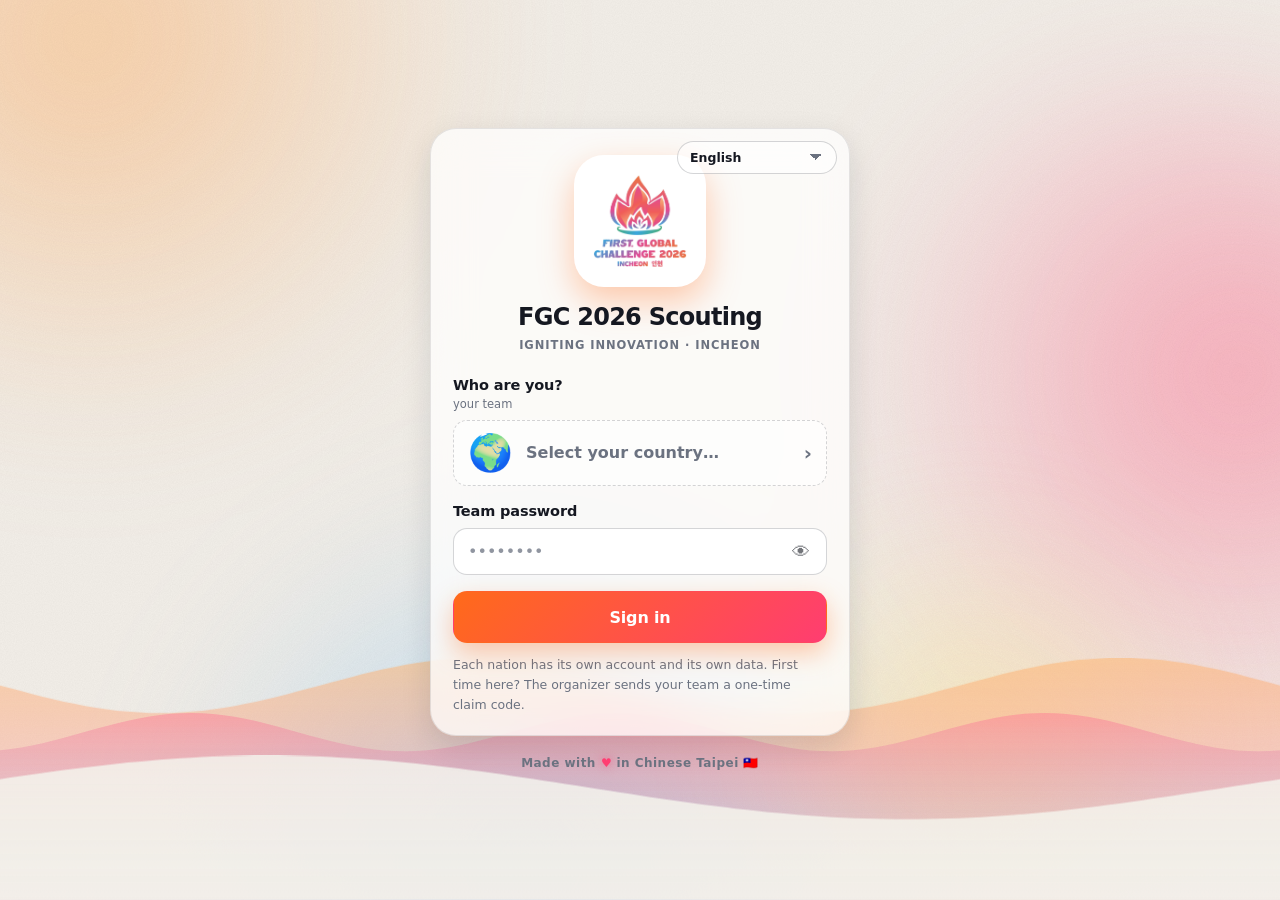
==== web/index.html @ 4dfb450c "Drop the orientation hint from the Map tab Telling people which way to hold their phone is not this " ====
<!doctype html>
<html lang="en">
<head>
<meta charset="utf-8">
<meta name="viewport" content="width=device-width, initial-scale=1, maximum-scale=1, user-scalable=no, viewport-fit=cover">
<meta name="apple-mobile-web-app-capable" content="yes">
<meta name="apple-mobile-web-app-status-bar-style" content="black-translucent">
<meta name="apple-mobile-web-app-title" content="FGC Scout">
<meta name="theme-color" content="#0b0d12">
<title>FGC 2026 Scouting</title>
<link rel="icon" type="image/png" sizes="64x64" href="fgc2026-64.png">
<link rel="icon" type="image/png" sizes="192x192" href="fgc2026-192.png">
<link rel="apple-touch-icon" href="fgc2026-180.png">
<link rel="manifest" href="manifest.webmanifest">
<link rel="stylesheet" href="app.css?v=30">
</head>
<body>
<div id="bg" aria-hidden="true"><i class="b1"></i><i class="b2"></i><i class="b3"></i><i class="b4"></i><div class="noise"></div>
  <svg class="sky" viewBox="0 0 2880 320" preserveAspectRatio="none" aria-hidden="true">
      <defs>
        <linearGradient id="skyA" x1="0" y1="0" x2="0" y2="1"><stop offset="0" stop-color="var(--a1)" stop-opacity=".55"/><stop offset="1" stop-color="var(--a2)" stop-opacity=".12"/></linearGradient>
        <linearGradient id="skyB" x1="0" y1="0" x2="0" y2="1"><stop offset="0" stop-color="var(--a2)" stop-opacity=".45"/><stop offset="1" stop-color="var(--a3)" stop-opacity=".08"/></linearGradient>
        <linearGradient id="skyC" x1="0" y1="0" x2="0" y2="1"><stop offset="0" stop-color="var(--bg)" stop-opacity=".92"/><stop offset="1" stop-color="var(--bg)" stop-opacity="1"/></linearGradient>
      </defs>
      <g class="w w1" style="--ws:34s"><path style="--wb:9s" fill="url(#skyA)" d="M0 118.0 L12 120.7 L24 123.4 L36 126.0 L48 128.6 L60 131.0 L72 133.3 L84 135.4 L96 137.3 L108 139.0 L120 140.5 L132 141.8 L144 142.7 L156 143.4 L168 143.9 L180 144.0 L192 143.9 L204 143.4 L216 142.7 L228 141.8 L240 140.5 L252 139.0 L264 137.3 L276 135.4 L288 133.3 L300 131.0 L312 128.6 L324 126.0 L336 123.4 L348 120.7 L360 118.0 L372 115.3 L384 112.6 L396 110.0 L408 107.4 L420 105.0 L432 102.7 L444 100.6 L456 98.7 L468 97.0 L480 95.5 L492 94.2 L504 93.3 L516 92.6 L528 92.1 L540 92.0 L552 92.1 L564 92.6 L576 93.3 L588 94.2 L600 95.5 L612 97.0 L624 98.7 L636 100.6 L648 102.7 L660 105.0 L672 107.4 L684 110.0 L696 112.6 L708 115.3 L720 118.0 L732 120.7 L744 123.4 L756 126.0 L768 128.6 L780 131.0 L792 133.3 L804 135.4 L816 137.3 L828 139.0 L840 140.5 L852 141.8 L864 142.7 L876 143.4 L888 143.9 L900 144.0 L912 143.9 L924 143.4 L936 142.7 L948 141.8 L960 140.5 L972 139.0 L984 137.3 L996 135.4 L1008 133.3 L1020 131.0 L1032 128.6 L1044 126.0 L1056 123.4 L1068 120.7 L1080 118.0 L1092 115.3 L1104 112.6 L1116 110.0 L1128 107.4 L1140 105.0 L1152 102.7 L1164 100.6 L1176 98.7 L1188 97.0 L1200 95.5 L1212 94.2 L1224 93.3 L1236 92.6 L1248 92.1 L1260 92.0 L1272 92.1 L1284 92.6 L1296 93.3 L1308 94.2 L1320 95.5 L1332 97.0 L1344 98.7 L1356 100.6 L1368 102.7 L1380 105.0 L1392 107.4 L1404 110.0 L1416 112.6 L1428 115.3 L1440 118.0 L1452 120.7 L1464 123.4 L1476 126.0 L1488 128.6 L1500 131.0 L1512 133.3 L1524 135.4 L1536 137.3 L1548 139.0 L1560 140.5 L1572 141.8 L1584 142.7 L1596 143.4 L1608 143.9 L1620 144.0 L1632 143.9 L1644 143.4 L1656 142.7 L1668 141.8 L1680 140.5 L1692 139.0 L1704 137.3 L1716 135.4 L1728 133.3 L1740 131.0 L1752 128.6 L1764 126.0 L1776 123.4 L1788 120.7 L1800 118.0 L1812 115.3 L1824 112.6 L1836 110.0 L1848 107.4 L1860 105.0 L1872 102.7 L1884 100.6 L1896 98.7 L1908 97.0 L1920 95.5 L1932 94.2 L1944 93.3 L1956 92.6 L1968 92.1 L1980 92.0 L1992 92.1 L2004 92.6 L2016 93.3 L2028 94.2 L2040 95.5 L2052 97.0 L2064 98.7 L2076 100.6 L2088 102.7 L2100 105.0 L2112 107.4 L2124 110.0 L2136 112.6 L2148 115.3 L2160 118.0 L2172 120.7 L2184 123.4 L2196 126.0 L2208 128.6 L2220 131.0 L2232 133.3 L2244 135.4 L2256 137.3 L2268 139.0 L2280 140.5 L2292 141.8 L2304 142.7 L2316 143.4 L2328 143.9 L2340 144.0 L2352 143.9 L2364 143.4 L2376 142.7 L2388 141.8 L2400 140.5 L2412 139.0 L2424 137.3 L2436 135.4 L2448 133.3 L2460 131.0 L2472 128.6 L2484 126.0 L2496 123.4 L2508 120.7 L2520 118.0 L2532 115.3 L2544 112.6 L2556 110.0 L2568 107.4 L2580 105.0 L2592 102.7 L2604 100.6 L2616 98.7 L2628 97.0 L2640 95.5 L2652 94.2 L2664 93.3 L2676 92.6 L2688 92.1 L2700 92.0 L2712 92.1 L2724 92.6 L2736 93.3 L2748 94.2 L2760 95.5 L2772 97.0 L2784 98.7 L2796 100.6 L2808 102.7 L2820 105.0 L2832 107.4 L2844 110.0 L2856 112.6 L2868 115.3 L2880 118.0 L2880 320 L0 320 Z"/></g>
      <g class="w w2" style="--ws:23s"><path style="--wb:7s" fill="url(#skyB)" d="M0 179.0 L12 177.9 L24 176.4 L36 174.5 L48 172.4 L60 169.9 L72 167.3 L84 164.5 L96 161.7 L108 158.9 L120 156.2 L132 153.6 L144 151.2 L156 149.1 L168 147.3 L180 145.8 L192 144.8 L204 144.2 L216 144.0 L228 144.3 L240 145.0 L252 146.1 L264 147.6 L276 149.5 L288 151.6 L300 154.1 L312 156.7 L324 159.5 L336 162.3 L348 165.1 L360 167.8 L372 170.4 L384 172.8 L396 174.9 L408 176.7 L420 178.2 L432 179.2 L444 179.8 L456 180.0 L468 179.7 L480 179.0 L492 177.9 L504 176.4 L516 174.5 L528 172.4 L540 169.9 L552 167.3 L564 164.5 L576 161.7 L588 158.9 L600 156.2 L612 153.6 L624 151.2 L636 149.1 L648 147.3 L660 145.8 L672 144.8 L684 144.2 L696 144.0 L708 144.3 L720 145.0 L732 146.1 L744 147.6 L756 149.5 L768 151.6 L780 154.1 L792 156.7 L804 159.5 L816 162.3 L828 165.1 L840 167.8 L852 170.4 L864 172.8 L876 174.9 L888 176.7 L900 178.2 L912 179.2 L924 179.8 L936 180.0 L948 179.7 L960 179.0 L972 177.9 L984 176.4 L996 174.5 L1008 172.4 L1020 169.9 L1032 167.3 L1044 164.5 L1056 161.7 L1068 158.9 L1080 156.2 L1092 153.6 L1104 151.2 L1116 149.1 L1128 147.3 L1140 145.8 L1152 144.8 L1164 144.2 L1176 144.0 L1188 144.3 L1200 145.0 L1212 146.1 L1224 147.6 L1236 149.5 L1248 151.6 L1260 154.1 L1272 156.7 L1284 159.5 L1296 162.3 L1308 165.1 L1320 167.8 L1332 170.4 L1344 172.8 L1356 174.9 L1368 176.7 L1380 178.2 L1392 179.2 L1404 179.8 L1416 180.0 L1428 179.7 L1440 179.0 L1452 177.9 L1464 176.4 L1476 174.5 L1488 172.4 L1500 169.9 L1512 167.3 L1524 164.5 L1536 161.7 L1548 158.9 L1560 156.2 L1572 153.6 L1584 151.2 L1596 149.1 L1608 147.3 L1620 145.8 L1632 144.8 L1644 144.2 L1656 144.0 L1668 144.3 L1680 145.0 L1692 146.1 L1704 147.6 L1716 149.5 L1728 151.6 L1740 154.1 L1752 156.7 L1764 159.5 L1776 162.3 L1788 165.1 L1800 167.8 L1812 170.4 L1824 172.8 L1836 174.9 L1848 176.7 L1860 178.2 L1872 179.2 L1884 179.8 L1896 180.0 L1908 179.7 L1920 179.0 L1932 177.9 L1944 176.4 L1956 174.5 L1968 172.4 L1980 169.9 L1992 167.3 L2004 164.5 L2016 161.7 L2028 158.9 L2040 156.2 L2052 153.6 L2064 151.2 L2076 149.1 L2088 147.3 L2100 145.8 L2112 144.8 L2124 144.2 L2136 144.0 L2148 144.3 L2160 145.0 L2172 146.1 L2184 147.6 L2196 149.5 L2208 151.6 L2220 154.1 L2232 156.7 L2244 159.5 L2256 162.3 L2268 165.1 L2280 167.8 L2292 170.4 L2304 172.8 L2316 174.9 L2328 176.7 L2340 178.2 L2352 179.2 L2364 179.8 L2376 180.0 L2388 179.7 L2400 179.0 L2412 177.9 L2424 176.4 L2436 174.5 L2448 172.4 L2460 169.9 L2472 167.3 L2484 164.5 L2496 161.7 L2508 158.9 L2520 156.2 L2532 153.6 L2544 151.2 L2556 149.1 L2568 147.3 L2580 145.8 L2592 144.8 L2604 144.2 L2616 144.0 L2628 144.3 L2640 145.0 L2652 146.1 L2664 147.6 L2676 149.5 L2688 151.6 L2700 154.1 L2712 156.7 L2724 159.5 L2736 162.3 L2748 165.1 L2760 167.8 L2772 170.4 L2784 172.8 L2796 174.9 L2808 176.7 L2820 178.2 L2832 179.2 L2844 179.8 L2856 180.0 L2868 179.7 L2880 179.0 L2880 320 L0 320 Z"/></g>
      <g class="w w3" style="--ws:46s"><path style="--wb:11s" fill="url(#skyC)" d="M0 206.3 L12 204.8 L24 203.3 L36 201.9 L48 200.5 L60 199.1 L72 197.7 L84 196.4 L96 195.2 L108 194.0 L120 192.9 L132 191.8 L144 190.7 L156 189.8 L168 188.9 L180 188.1 L192 187.3 L204 186.6 L216 186.0 L228 185.5 L240 185.0 L252 184.7 L264 184.4 L276 184.2 L288 184.0 L300 184.0 L312 184.0 L324 184.2 L336 184.4 L348 184.6 L360 185.0 L372 185.4 L384 186.0 L396 186.6 L408 187.2 L420 188.0 L432 188.8 L444 189.7 L456 190.6 L468 191.6 L480 192.7 L492 193.9 L504 195.0 L516 196.3 L528 197.6 L540 198.9 L552 200.3 L564 201.7 L576 203.2 L588 204.6 L600 206.1 L612 207.7 L624 209.2 L636 210.8 L648 212.3 L660 213.9 L672 215.5 L684 217.0 L696 218.6 L708 220.1 L720 221.7 L732 223.2 L744 224.7 L756 226.1 L768 227.5 L780 228.9 L792 230.3 L804 231.6 L816 232.8 L828 234.0 L840 235.1 L852 236.2 L864 237.3 L876 238.2 L888 239.1 L900 239.9 L912 240.7 L924 241.4 L936 242.0 L948 242.5 L960 243.0 L972 243.3 L984 243.6 L996 243.8 L1008 244.0 L1020 244.0 L1032 244.0 L1044 243.8 L1056 243.6 L1068 243.4 L1080 243.0 L1092 242.6 L1104 242.0 L1116 241.4 L1128 240.8 L1140 240.0 L1152 239.2 L1164 238.3 L1176 237.4 L1188 236.4 L1200 235.3 L1212 234.1 L1224 233.0 L1236 231.7 L1248 230.4 L1260 229.1 L1272 227.7 L1284 226.3 L1296 224.8 L1308 223.4 L1320 221.9 L1332 220.3 L1344 218.8 L1356 217.2 L1368 215.7 L1380 214.1 L1392 212.5 L1404 211.0 L1416 209.4 L1428 207.9 L1440 206.3 L1452 204.8 L1464 203.3 L1476 201.9 L1488 200.5 L1500 199.1 L1512 197.7 L1524 196.4 L1536 195.2 L1548 194.0 L1560 192.9 L1572 191.8 L1584 190.7 L1596 189.8 L1608 188.9 L1620 188.1 L1632 187.3 L1644 186.6 L1656 186.0 L1668 185.5 L1680 185.0 L1692 184.7 L1704 184.4 L1716 184.2 L1728 184.0 L1740 184.0 L1752 184.0 L1764 184.2 L1776 184.4 L1788 184.6 L1800 185.0 L1812 185.4 L1824 186.0 L1836 186.6 L1848 187.2 L1860 188.0 L1872 188.8 L1884 189.7 L1896 190.6 L1908 191.6 L1920 192.7 L1932 193.9 L1944 195.0 L1956 196.3 L1968 197.6 L1980 198.9 L1992 200.3 L2004 201.7 L2016 203.2 L2028 204.6 L2040 206.1 L2052 207.7 L2064 209.2 L2076 210.8 L2088 212.3 L2100 213.9 L2112 215.5 L2124 217.0 L2136 218.6 L2148 220.1 L2160 221.7 L2172 223.2 L2184 224.7 L2196 226.1 L2208 227.5 L2220 228.9 L2232 230.3 L2244 231.6 L2256 232.8 L2268 234.0 L2280 235.1 L2292 236.2 L2304 237.3 L2316 238.2 L2328 239.1 L2340 239.9 L2352 240.7 L2364 241.4 L2376 242.0 L2388 242.5 L2400 243.0 L2412 243.3 L2424 243.6 L2436 243.8 L2448 244.0 L2460 244.0 L2472 244.0 L2484 243.8 L2496 243.6 L2508 243.4 L2520 243.0 L2532 242.6 L2544 242.0 L2556 241.4 L2568 240.8 L2580 240.0 L2592 239.2 L2604 238.3 L2616 237.4 L2628 236.4 L2640 235.3 L2652 234.1 L2664 233.0 L2676 231.7 L2688 230.4 L2700 229.1 L2712 227.7 L2724 226.3 L2736 224.8 L2748 223.4 L2760 221.9 L2772 220.3 L2784 218.8 L2796 217.2 L2808 215.7 L2820 214.1 L2832 212.5 L2844 211.0 L2856 209.4 L2868 207.9 L2880 206.3 L2880 320 L0 320 Z"/></g>
    </svg>
</div>

<!-- ───────── SIGN IN ───────── -->
<div id="auth">
  <div class="auth-card">
    <select class="langsel top" aria-label="Language"></select>
    <div class="auth-logo"><img src="fgc2026-512.png" alt="FIRST Global Challenge 2026 · Incheon"></div>
    <h1>FGC 2026 Scouting</h1>
    <div class="ev">IGNITING INNOVATION · INCHEON</div>

    <div id="authLogin" class="auth-view">
      <div class="f"><label><span data-i18n="auth.who">Who are you?</span> <span class="zh" data-hint="auth.who"></span></label>
        <button class="cbtn" id="aTeam" data-v=""><span class="fl">🌍</span><span class="ph" data-i18n="auth.selectCountry">Select your country…</span><span class="arr">›</span></button></div>
      <div class="f"><label><span data-i18n="auth.pw">Team password</span></label>
        <div class="pw"><input type="password" id="aPw" placeholder="••••••••" autocomplete="current-password"><button type="button" class="eye" id="aEye" aria-label="show">👁</button></div></div>
      <button class="btn pri wide" id="aGo" data-i18n="auth.signin">Sign in</button>
      <p class="note" data-i18n="auth.defaultNote">Each nation has its own account and its own data. First time here? The organizer gives your team a claim code.</p>
      <p class="err" id="aErr" hidden></p>
    </div>

    <div id="authClaim" class="auth-view" hidden>
      <div class="who" id="aWhoC"></div>
      <div class="warn" style="margin:4px 0 14px">
        <b data-i18n="auth.claimT">This nation has not been claimed yet</b>
        <span data-i18n="auth.claimH">Ask the organizer for your team’s claim code. It is sent to your team only, and works once.</span>
      </div>
      <div class="f"><label><span data-i18n="auth.claimCode">Claim code</span></label>
        <input type="text" id="aCode" placeholder="ABCD-2345" autocomplete="one-time-code" autocapitalize="characters" spellcheck="false"></div>
      <div class="f"><label><span data-i18n="auth.setTitle">Set your team password</span> <span class="zh" data-hint="auth.setTitle"></span></label>
        <input type="password" id="aCNew" data-i18n-ph="auth.newPw" placeholder="new password" autocomplete="new-password"></div>
      <div class="f"><input type="password" id="aCNew2" data-i18n-ph="auth.repeat" placeholder="repeat it" autocomplete="new-password"></div>
      <div class="warn nudge" style="margin:2px 0 12px">
        <span data-i18n="auth.sharedWarn">Everyone on your team signs in with this one password, on every phone and tablet you use. Agree on it together and write it down before you continue.</span>
      </div>
      <button class="btn pri wide" id="aClaimGo" data-i18n="auth.claimGo">Claim and start</button>
      <p class="err" id="aErrC" hidden></p>
      <div class="row" style="margin-top:8px"><button class="btn" id="aCBack" data-i18n="auth.back">Back</button></div>
    </div>

    <div id="authSet" class="auth-view" hidden>
      <div class="who" id="aWho"></div>
      <div class="f"><label><span data-i18n="auth.setTitle">Set your team password</span> <span class="zh" data-hint="auth.setTitle"></span></label>
        <input type="password" id="aNew" data-i18n-ph="auth.newPw" placeholder="new password" autocomplete="new-password"></div>
      <div class="f"><input type="password" id="aNew2" data-i18n-ph="auth.repeat" placeholder="repeat it" autocomplete="new-password"></div>
      <div class="warn nudge" style="margin:2px 0 12px">
        <span data-i18n="auth.sharedWarn">Everyone on your team signs in with this one password, on every phone and tablet you use. Agree on it together and write it down before you continue.</span>
      </div>
      <button class="btn pri wide" id="aSet" data-i18n="auth.saveStart">Save &amp; start scouting</button>
      <p class="note" data-i18n="auth.shareNote">Share it only with your own team. Forgot it? Ask the organizer to reset it.</p>
      <p class="err" id="aErr2" hidden></p>
      <div class="row" style="margin-top:8px"><button class="btn" id="aBack" data-i18n="auth.back">Back</button></div>
    </div>

    <div id="authOffline" class="auth-view" hidden>
      <p class="note" data-i18n="auth.offlineNote">Opened as a local file — no server, data stays on this device only.</p>
      <div class="f"><button class="cbtn" id="aTeamOff" data-v=""><span class="fl">🌍</span><span class="ph" data-i18n="auth.selectCountry">Select your country…</span><span class="arr">›</span></button></div>
      <button class="btn pri wide" id="aGoOff" data-i18n="auth.startOffline">Start offline</button>
    </div>
  </div>
  <footer class="made"><span data-i18n="f.made">Made with ♥ in Chinese Taipei</span> 🇹🇼</footer>
</div>

<header>
  <div class="logo"><img src="fgc2026-192.png" alt=""></div>
  <div class="brand"><h1>FGC 2026 Scouting</h1><div class="ev">IGNITING INNOVATION · INCHEON</div></div>
  <button class="lang" id="langBtn" aria-label="Language">🌐</button>
  <button class="team" id="teamBtn"><span class="fl">🌍</span><span class="nm">—</span></button>
  <span class="sync" id="syncBadge">—</span>
</header>
<div id="toast" aria-live="polite"></div>
<main id="main" class="fab-on" hidden>

<!-- ───────── MATCH ───────── -->
<section id="tab-match">
  <div class="intro"><span class="ii">🎯</span><div><b data-i18n="ab.match.t">…</b><p data-i18n="ab.match">…</p><span class="zh" data-hint="ab.match"></span></div></div>
  <div class="card" id="mHead">
    <div class="whoami" id="mWho"></div>
    <div class="row" style="margin-top:12px">
      <div class="f" style="margin:0"><label><span data-i18n="m.match">Match</span> <span class="zh" data-hint="m.match"></span></label>
        <div class="step" data-k="mMatch"><button data-d="-1">−</button><input type="number" id="mMatch" inputmode="numeric" value="1"><button data-d="1">+</button></div></div>
      <div class="f" style="margin:0"><label><span data-i18n="m.ourAlliance">Our alliance</span> <span class="zh" data-hint="m.ourAlliance"></span></label>
        <div class="seg n2" id="mAl"><button data-v="R" data-c="R">🔴 <span data-i18n="m.red">RED</span></button><button data-v="B" data-c="B">🔵 <span data-i18n="m.blue">BLUE</span></button></div></div>
    </div>
    <div class="f" style="margin:14px 0 0"><label><span data-i18n="m.phase">Phase</span> <span class="zh" data-hint="m.phase"></span></label>
      <div class="seg n3" id="mPhase">
        <button data-v="prac" data-c="gray" data-i18n="m.practice">Practice</button>
        <button data-v="qual" data-i18n="m.quals">Quals</button>
        <button data-v="play" data-c="z3" data-i18n="m.playoffs">Playoffs</button>
      </div></div>
    <div class="bar" id="mPlanBar" hidden style="margin-top:12px"><button class="btn" id="mUsePlan"></button></div>
    <p class="note" style="margin:12px 0 0" data-i18n="m.twoSlotsNote">Each match you have two partner countries — fill in one card for each. Your own robot is not scouted here.</p>
  </div>

  <div id="slotA"></div>
  <div id="slotB"></div>

  <div class="card">
    <h2><span class="ic">📋</span><span data-i18n="m.recorded">Recorded</span> <span class="pill gray" id="mCount">0</span><span class="zh" data-hint="m.recorded"></span></h2>
    <div class="list" id="mList"></div>
  </div>
</section>
<div class="fab" id="mFab">
  <button class="btn pri" id="mSave">✓ <span data-i18n="m.saveBoth">Save · next match</span></button>
  <button class="btn" id="mClear" data-i18n="m.clearForm">Clear</button>
</div>

<!-- ───────── PIT ───────── -->
<section id="tab-pit" hidden>
  <div class="intro"><span class="ii">🔍</span><div><b data-i18n="ab.scout.t">…</b><p data-i18n="ab.scout">…</p><span class="zh" data-hint="ab.scout"></span></div></div>
  <div class="card" id="scHead">
    <h2><span class="ic">🔍</span><span data-i18n="sc.title">This match</span><span class="zh" data-hint="sc.title"></span></h2>
    <div class="f"><label><span data-i18n="m.phase">Phase</span> <span class="zh" data-hint="sc.phase"></span></label>
      <div class="seg n3" id="scPhase">
        <button data-v="prac" data-c="gray" data-i18n="m.practice">Practice</button>
        <button data-v="qual" data-i18n="m.quals">Quals</button>
        <button data-v="play" data-c="z3" data-i18n="m.playoffs">Playoffs</button>
      </div></div>
    <div class="f"><label><span data-i18n="m.match">Match</span> <span class="zh" data-hint="m.match"></span></label>
      <div class="step" data-k="scMatch" style="max-width:240px"><button data-d="-1">−</button><input type="number" id="scMatch" inputmode="numeric" value="1"><button data-d="1">+</button></div></div>
    <div class="f"><label><span data-i18n="m.slotA">Teammate A</span></label>
      <button class="cbtn" id="scA" data-v=""><span class="fl">🌍</span><span class="ph">Select country…</span><span class="arr">›</span></button></div>
    <div class="f"><label><span data-i18n="m.slotB">Teammate B</span></label>
      <button class="cbtn" id="scB" data-v=""><span class="fl">🌍</span><span class="ph">Select country…</span><span class="arr">›</span></button></div>
    <div class="seg n2" id="scWho" hidden style="margin-top:4px"></div>
  </div>
  <div class="card">
    <div class="f" style="margin:0"><label><span data-i18n="sc.other">Or scout any other nation</span> <span class="zh" data-hint="sc.other"></span></label>
      <button class="cbtn" id="pCountry" data-v=""><span class="fl">🌍</span><span class="ph">Select country…</span><span class="arr">›</span></button></div>
  </div>
  <div class="card" id="scSched">
    <h2><span class="ic">📅</span><span data-i18n="sc.sched">My matches</span>
      <span class="pill" id="schedPhase"></span></h2>
    <p class="note" style="margin:-6px 0 10px" data-i18n="sc.schedH">One row per match. Tap a row to work on it, tap a partner to set who it is.</p>
    <div class="f" style="margin:0 0 10px"><label><span data-i18n="sc.howMany">How many matches</span></label>
      <div class="step" data-k="schedN" style="max-width:230px"><button data-d="-1">−</button><input type="number" id="schedN" inputmode="numeric" value="8"><button data-d="1">+</button></div></div>
    <p class="note" id="schedSrc" hidden style="margin:0 0 10px"></p>
    <div class="list" id="schedList"></div>
  </div>

  <div class="card" id="scMine">
    <h2><span class="ic">📋</span><span data-i18n="sc.mine">What you have recorded</span>
      <span class="pill" id="mineCount">0</span></h2>
    <p class="note" style="margin:-6px 0 12px" data-i18n="sc.mineH">Tap a row to open it again and change it. The ✕ deletes it.</p>
    <div class="list" id="mineList"></div>
  </div>

  <div id="pitBody" hidden>
    <div class="card scnow" id="scNow" hidden></div>
    <div class="card self" id="pSelf" hidden></div>
    <div class="card">
      <h2><span class="ic">🏀</span><span data-i18n="p.shooting">Shooting</span><span class="zh" data-hint="p.shooting"></span></h2>
      <div class="f"><label><span data-i18n="p.cap">Ball capacity</span> <span class="zh" data-hint="p.cap"></span></label>
        <div class="step" data-k="pCap" style="max-width:260px"><button data-d="-1">−</button><input type="number" id="pCap" inputmode="numeric" value="0"><button data-d="1">+</button></div></div>
      <div class="f"><label><span data-i18n="p.type">Shooter type</span> <span class="zh" data-hint="p.type"></span></label>
        <div class="seg" id="pType"><button data-v="s1"><span data-i18n="p.single">Single</span><small data-hint="p.single"></small></button><button data-v="s2"><span data-i18n="p.dual">Dual</span><small data-hint="p.dual"></small></button><button data-v="s3"><span data-i18n="p.triple">Triple</span><small data-hint="p.triple"></small></button><button data-v="wf"><span data-i18n="p.waterfall">Waterfall</span><small data-hint="p.waterfall"></small></button></div></div>
      <div class="f"><label><span data-i18n="p.empty">Time to empty a full load (sec)</span> <span class="zh" data-hint="p.empty"></span></label>
        <div class="step" data-k="pEmpty"><button class="big" data-d="-5">−5</button><button data-d="-1">−</button><input type="number" id="pEmpty" inputmode="numeric" value="0"><button data-d="1">+</button><button class="big" data-d="5">+5</button></div></div>
      <div class="f"><label><span data-i18n="p.canScore">Can score in the SUPPRESSION UNIT (165 cm)?</span> <span class="zh" data-hint="p.canScore"></span></label>
        <div class="seg n3" id="pSup"><button data-v="2" data-c="ok">✓ <span data-i18n="p.reliable">Reliable</span></button><button data-v="1" data-c="mid">△ <span data-i18n="p.sometimes">Sometimes</span></button><button data-v="0" data-c="bad">✗ <span data-i18n="p.cant">No</span></button></div></div>
      <div class="f"><label><span data-i18n="p.canPort">Can push balls into the FIRE SHIELD PORT?</span> <span class="zh" data-hint="p.canPort"></span></label>
        <div class="seg n3" id="pPort"><button data-v="2" data-c="ok">✓ <span data-i18n="p.reliable">Reliable</span></button><button data-v="1" data-c="mid">△ <span data-i18n="p.sometimes">Sometimes</span></button><button data-v="0" data-c="bad">✗ <span data-i18n="p.cant">No</span></button></div></div>
    </div>
    <div class="card">
      <h2><span class="ic">🧗</span><span data-i18n="m.climb">BRACE climb</span><span class="zh" data-hint="m.climb"></span></h2>
      <div class="f"><label><span data-i18n="p.highest">Highest zone reached</span> <span class="zh" data-hint="p.highest"></span></label>
        <div class="seg n5" id="pClimb"><button data-v="0" data-c="gray" data-i18n="m.none">None</button><button data-v="C" data-c="mid" data-i18n="m.contact">Contact</button><button data-v="1" data-c="z1"><span data-i18n="m.zone">Zone</span> 1</button><button data-v="2" data-c="z2"><span data-i18n="m.zone">Zone</span> 2</button><button data-v="3" data-c="z3"><span data-i18n="m.zone">Zone</span> 3</button></div></div>
      <div class="f"><label><span data-i18n="p.secs">Seconds to get there</span> <span class="zh" data-hint="p.secs"></span></label>
        <div class="step" data-k="pClimbSec"><button class="big" data-d="-5">−5</button><button data-d="-1">−</button><input type="number" id="pClimbSec" inputmode="numeric" value="0"><button data-d="1">+</button><button class="big" data-d="5">+5</button></div></div>
      <div class="row">
        <div class="f"><button class="tg" id="pCarry" aria-pressed="false"><span data-i18n="p.canCarry">Can carry a partner</span> <span class="zh" data-hint="p.canCarry"></span></button></div>
        <div class="f"><button class="tg" id="pCarried" aria-pressed="false"><span data-i18n="p.canBeCarried">Can be carried</span> <span class="zh" data-hint="p.canBeCarried"></span></button></div>
      </div>
    </div>
    <div class="card">
      <h2><span class="ic">📍</span><span data-i18n="p.pos">Preferred field position</span><span class="zh" data-hint="p.pos"></span></h2>
      <div class="fmap" id="pMapWrap"></div>
      <div class="chips" id="pPos">
        <button data-v="wall"><span data-i18n="p.wall">Own wall</span><small data-hint="p.wall"></small></button>
        <button data-v="front"><span data-i18n="p.front">Shooting line</span><small data-hint="p.front"></small></button>
        <button data-v="center"><span data-i18n="p.center">Center pile</span><small data-hint="p.center"></small></button>
        <button data-v="port"><span data-i18n="p.portZone">Corner PORT</span><small data-hint="p.portZone"></small></button>
        <button data-v="brace"><span data-i18n="p.brace">Brace lane</span><small data-hint="p.brace"></small></button>
        <button data-v="roam"><span data-i18n="p.roam">Roaming</span><small data-hint="p.roam"></small></button>
      </div>
    </div>
    <div class="card">
      <h2><span class="ic">🤝</span><span data-i18n="p.rolesTitle">Role &amp; comms</span><span class="zh" data-hint="p.rolesTitle"></span></h2>
      <div class="f"><label><span data-i18n="p.roles">Preferred roles</span> <span class="zh" data-hint="p.roles"></span></label>
        <div class="chips" id="pRoles"><button data-v="shoot">🎯 <span data-i18n="p.shooter">Shooter</span></button><button data-v="feed">🚚 <span data-i18n="p.feeder">Port feeder</span></button><button data-v="climb">🧗 <span data-i18n="p.climber">Climber</span></button><button data-v="carry">🤝 <span data-i18n="p.carrier">Carrier</span></button></div></div>
      <div class="f"><label><span data-i18n="p.hp">Human player skill</span> <span class="zh" data-hint="p.hp"></span></label>
        <div class="seg n5" id="pHP"><button data-v="1" data-c="bad">1</button><button data-v="2" data-c="mid">2</button><button data-v="3">3</button><button data-v="4" data-c="ok">4</button><button data-v="5" data-c="ok">5</button></div></div>
      <div class="f"><label><span data-i18n="p.drive">Drivetrain</span> <span class="zh" data-hint="p.drive"></span></label>
        <div class="seg n3" id="pDrive"><button data-v="tank"><span data-i18n="p.tank">Tank</span></button><button data-v="mec"><span data-i18n="p.mec">Mecanum</span></button><button data-v="omni"><span data-i18n="p.omni">Omni</span></button></div></div>
      <div class="f"><label><span data-i18n="p.lang">Languages</span> <span class="zh" data-hint="p.lang"></span></label>
        <div class="chips" id="pLang"><button data-v="EN">EN</button><button data-v="ES">ES</button><button data-v="FR">FR</button><button data-v="AR">AR</button><button data-v="PT">PT</button><button data-v="ZH">中文</button><button data-v="KO">한국어</button><button data-v="JA">日本語</button></div></div>
      <div class="f"><label><span data-i18n="p.breaks">Breakdowns today</span> <span class="zh" data-hint="p.breaks"></span></label>
        <div class="step" data-k="pBreak" style="max-width:220px"><button data-d="-1">−</button><input type="number" id="pBreak" inputmode="numeric" value="0"><button data-d="1">+</button></div></div>
      <div class="f"><label><span data-i18n="m.notes">Notes</span> <span class="zh" data-hint="m.notes"></span></label><input type="text" id="pNotes" data-i18n-ph="p.notesPh" placeholder="e.g. intake jams often"></div>
    </div>
    <div class="card">
      <h2><span class="ic">⏱️</span><span data-i18n="p.huddle">3-min alliance huddle</span><span class="zh" data-hint="p.huddle"></span></h2>
      <div class="chips col" id="pCoord">
        <button data-v="0"><span data-i18n="p.h0">Who rushes the ball pile, who goes wide?</span> <span class="zh" data-hint="p.h0"></span></button>
        <button data-v="1"><span data-i18n="p.h1">Who shoots SUPPRESSION, who feeds the PORT?</span> <span class="zh" data-hint="p.h1"></span></button>
        <button data-v="2"><span data-i18n="p.h2">Climb order: who goes to Zone 1 first, who carries whom?</span> <span class="zh" data-hint="p.h2"></span></button>
        <button data-v="3"><span data-i18n="p.h3">Start climbing with ≥30 s left?</span> <span class="zh" data-hint="p.h3"></span></button>
        <button data-v="4"><span data-i18n="p.h4">Signal: raised hand = stuck, don't bump me</span> <span class="zh" data-hint="p.h4"></span></button>
      </div>
    </div>
  <div class="card" id="scSaveCard">
    <div class="bar"><button class="btn pri wide" id="pSave">✓ <span data-i18n="sc.save">Save this robot</span></button></div>
    <p class="note" id="pSaved" style="margin:10px 0 0;text-align:center"></p>
  </div>
  </div>
  <div class="card" id="scPub">
    <h2><span class="ic">📢</span><span data-i18n="sc.pub">Robots teams have published</span></h2>
    <p class="note" style="margin:-6px 0 12px" data-i18n="sc.pubH">What each nation says about its own robot. Tap one to open its page.</p>
    <button class="cbtn" id="nLookup" data-v=""><span class="fl">🔎</span><span class="ph" data-i18n="n.pick">Pick a country…</span><span class="arr">›</span></button>
    <div class="list" id="pubList" style="margin-top:12px"></div>
  </div>
</section>

<!-- ───────── RANKS (official live ladder + match history + our scouting) ───────── -->
<section id="tab-teams" hidden>
  <div class="intro"><span class="ii">🏆</span><div><b data-i18n="ab.ranks.t">…</b><p data-i18n="ab.ranks">…</p><span class="zh" data-hint="ab.ranks"></span></div></div>
  <div class="card rkhead">
    <h2><span class="ic">🏆</span><span data-i18n="rk.title">Rankings</span><span class="rkstatus" id="rkStatus"></span></h2>
    <div class="seg n3" id="rkMode">
      <button data-v="ladder" data-i18n="rk.ladder">Ladder</button>
      <button data-v="matches" data-i18n="rk.matches">Matches</button>
      <button data-v="teams" data-i18n="rk.scouted">Scouted</button>
    </div>
    <div id="rkFilters">
      <div class="chips conts" id="rkCont" style="margin-top:12px"></div>
      <div class="seg n4" id="rkMatchFilter" style="margin-top:8px">
        <button data-v="all" data-i18n="rk.all">All</button>
        <button data-v="mine" data-i18n="rk.mine">Mine</button>
        <button data-v="played" data-i18n="rk.done">Played</button>
        <button data-v="next" data-i18n="rk.upcoming">Upcoming</button>
      </div>
    </div>
  </div>

  <div id="rkBody"></div>

  <div class="card" id="tSortCard">
    <h2><span class="ic">🔧</span><span data-i18n="rk.ours">Our scouting</span><span class="zh" data-hint="rk.ours"></span></h2>
    <div class="seg n4" id="tPhase" style="margin-bottom:8px">
      <button data-v="all" data-i18n="n.phaseAll">All phases</button>
      <button data-v="prac" data-i18n="m.practice">Practice</button>
      <button data-v="qual" data-i18n="m.quals">Quals</button>
      <button data-v="play" data-i18n="m.playoffs">Playoffs</button>
    </div>
    <div class="seg" id="tSort"><button data-v="sup" data-i18n="n.balls">Balls</button><button data-v="climb" data-i18n="n.climb">Climb</button><button data-v="rel" data-i18n="n.rel">Reliability</button><button data-v="n" data-i18n="n.matches">Matches</button></div>
  </div>
  <div class="list" id="tList" hidden></div>
</section>

<!-- ───────── NATION PAGE (lobby) ───────── -->
<div id="nation" hidden><div class="nwrap" id="nBody"></div></div>

<!-- ───────── OUR ROBOT (shared with every team) ───────── -->
<section id="tab-robot" hidden>
  <div class="intro"><span class="ii">📢</span><div><b data-i18n="ab.robot.t">…</b><p data-i18n="ab.robot">…</p><span class="zh" data-hint="ab.robot"></span></div></div>
  <div class="card">
    <h2><span class="ic">📢</span><span data-i18n="r.title">Our robot</span> <span class="pill" data-i18n="r.shared">shared</span><span class="zh" data-hint="r.title"></span></h2>
    <p class="note" data-i18n="r.intro">Fill this in once and publish — every signed-in team can read it in their Pit tab, and you can read theirs. Honest numbers help partners plan the huddle.</p>
    <div class="f" style="margin-top:12px"><button class="tg" id="rPub" aria-pressed="false"><span data-i18n="r.publish">Publish to all teams</span> <span class="zh" data-hint="r.publish"></span></button></div>
    <div class="warn nudge" id="rNudge" hidden>
      <span data-i18n="r.nudge">Saved — but only your team can see it. Publish it so the teams you play with can plan around your robot, and you can read theirs.</span>
      <div class="bar"><button class="btn pri" id="rNudgeGo" data-i18n="r.publishNow">Publish now</button></div>
    </div>
  </div>
  <div class="card">
    <h2><span class="ic">🏀</span><span data-i18n="p.shooting">Shooting</span><span class="zh" data-hint="p.shooting"></span></h2>
    <div class="f"><label><span data-i18n="p.cap">Ball capacity</span> <span class="zh" data-hint="p.cap"></span></label>
      <div class="step" data-k="rCap" style="max-width:260px"><button data-d="-1">−</button><input type="number" id="rCap" inputmode="numeric" value="0"><button data-d="1">+</button></div></div>
    <div class="f"><label><span data-i18n="p.type">Shooter type</span> <span class="zh" data-hint="p.type"></span></label>
      <div class="seg" id="rType"><button data-v="s1"><span data-i18n="p.single">Single</span><small data-hint="p.single"></small></button><button data-v="s2"><span data-i18n="p.dual">Dual</span><small data-hint="p.dual"></small></button><button data-v="s3"><span data-i18n="p.triple">Triple</span><small data-hint="p.triple"></small></button><button data-v="wf"><span data-i18n="p.waterfall">Waterfall</span><small data-hint="p.waterfall"></small></button></div></div>
    <div class="f"><label><span data-i18n="p.empty">Time to empty a full load (sec)</span> <span class="zh" data-hint="p.empty"></span></label>
      <div class="step" data-k="rEmpty"><button class="big" data-d="-5">−5</button><button data-d="-1">−</button><input type="number" id="rEmpty" inputmode="numeric" value="0"><button data-d="1">+</button><button class="big" data-d="5">+5</button></div></div>
    <div class="f"><label><span data-i18n="r.weScore">We score in the SUPPRESSION UNIT (165 cm)</span> <span class="zh" data-hint="r.weScore"></span></label>
      <div class="seg n3" id="rSup"><button data-v="2" data-c="ok">✓ <span data-i18n="p.reliable">Reliable</span></button><button data-v="1" data-c="mid">△ <span data-i18n="p.sometimes">Sometimes</span></button><button data-v="0" data-c="bad">✗ <span data-i18n="p.cant">No</span></button></div></div>
    <div class="f"><label><span data-i18n="r.wePush">We push balls into the FIRE SHIELD PORT</span> <span class="zh" data-hint="r.wePush"></span></label>
      <div class="seg n3" id="rPort"><button data-v="2" data-c="ok">✓ <span data-i18n="p.reliable">Reliable</span></button><button data-v="1" data-c="mid">△ <span data-i18n="p.sometimes">Sometimes</span></button><button data-v="0" data-c="bad">✗ <span data-i18n="p.cant">No</span></button></div></div>
  </div>
  <div class="card">
    <h2><span class="ic">🧗</span><span data-i18n="m.climb">BRACE climb</span><span class="zh" data-hint="m.climb"></span></h2>
    <div class="f"><label><span data-i18n="r.highest">Highest zone we can reach</span> <span class="zh" data-hint="r.highest"></span></label>
      <div class="seg n5" id="rClimb"><button data-v="0" data-c="gray" data-i18n="m.none">None</button><button data-v="C" data-c="mid" data-i18n="m.contact">Contact</button><button data-v="1" data-c="z1"><span data-i18n="m.zone">Zone</span> 1</button><button data-v="2" data-c="z2"><span data-i18n="m.zone">Zone</span> 2</button><button data-v="3" data-c="z3"><span data-i18n="m.zone">Zone</span> 3</button></div></div>
    <div class="f"><label><span data-i18n="p.secs">Seconds to get there</span> <span class="zh" data-hint="p.secs"></span></label>
      <div class="step" data-k="rClimbSec"><button class="big" data-d="-5">−5</button><button data-d="-1">−</button><input type="number" id="rClimbSec" inputmode="numeric" value="0"><button data-d="1">+</button><button class="big" data-d="5">+5</button></div></div>
    <div class="row">
      <div class="f"><button class="tg" id="rCarry" aria-pressed="false"><span data-i18n="r.weCarry">We can carry a partner</span> <span class="zh" data-hint="r.weCarry"></span></button></div>
      <div class="f"><button class="tg" id="rCarried" aria-pressed="false"><span data-i18n="r.weCarried">We can be carried</span> <span class="zh" data-hint="r.weCarried"></span></button></div>
    </div>
  </div>
  <div class="card">
    <h2><span class="ic">📍</span><span data-i18n="r.where">Where we like to play</span><span class="zh" data-hint="r.where"></span></h2>
    <div class="fmap" id="rMapWrap"></div>
    <div class="chips" id="rPos">
      <button data-v="wall"><span data-i18n="p.wall">Own wall</span><small data-hint="p.wall"></small></button>
      <button data-v="front"><span data-i18n="p.front">Shooting line</span><small data-hint="p.front"></small></button>
      <button data-v="center"><span data-i18n="p.center">Center pile</span><small data-hint="p.center"></small></button>
      <button data-v="port"><span data-i18n="p.portZone">Corner PORT</span><small data-hint="p.portZone"></small></button>
      <button data-v="brace"><span data-i18n="p.brace">Brace lane</span><small data-hint="p.brace"></small></button>
      <button data-v="roam"><span data-i18n="p.roam">Roaming</span><small data-hint="p.roam"></small></button>
    </div>
  </div>
  <div class="card">
    <h2><span class="ic">🤝</span><span data-i18n="p.rolesTitle">Role &amp; comms</span><span class="zh" data-hint="p.rolesTitle"></span></h2>
    <div class="f"><label><span data-i18n="r.rolesWe">Roles we prefer</span> <span class="zh" data-hint="r.rolesWe"></span></label>
      <div class="chips" id="rRoles"><button data-v="shoot">🎯 <span data-i18n="p.shooter">Shooter</span></button><button data-v="feed">🚚 <span data-i18n="p.feeder">Port feeder</span></button><button data-v="climb">🧗 <span data-i18n="p.climber">Climber</span></button><button data-v="carry">🤝 <span data-i18n="p.carrier">Carrier</span></button></div></div>
    <div class="f"><label><span data-i18n="p.hp">Human player skill</span> <span class="zh" data-hint="p.hp"></span></label>
      <div class="seg n5" id="rHP"><button data-v="1" data-c="bad">1</button><button data-v="2" data-c="mid">2</button><button data-v="3">3</button><button data-v="4" data-c="ok">4</button><button data-v="5" data-c="ok">5</button></div></div>
    <div class="f"><label><span data-i18n="p.drive">Drivetrain</span> <span class="zh" data-hint="p.drive"></span></label>
      <div class="seg n3" id="rDrive"><button data-v="tank"><span data-i18n="p.tank">Tank</span></button><button data-v="mec"><span data-i18n="p.mec">Mecanum</span></button><button data-v="omni"><span data-i18n="p.omni">Omni</span></button></div></div>
    <div class="f"><label><span data-i18n="r.langWe">Languages we speak</span> <span class="zh" data-hint="r.langWe"></span></label>
      <div class="chips" id="rLang"><button data-v="EN">EN</button><button data-v="ES">ES</button><button data-v="FR">FR</button><button data-v="AR">AR</button><button data-v="PT">PT</button><button data-v="ZH">中文</button><button data-v="KO">한국어</button><button data-v="JA">日本語</button></div></div>
  </div>
  <div class="card">
    <h2><span class="ic">📷</span><span data-i18n="r.photos">Robot photos</span> <span class="pill gray" data-i18n="r.optional">optional</span><span class="zh" data-hint="r.photos"></span></h2>
    <div class="photos" id="rPhotos"></div>
    <div class="bar"><label class="btn" for="rFile" id="rFileBtn">📷 <span data-i18n="r.take">Take / choose photo</span></label><input type="file" id="rFile" accept="image/*" multiple hidden></div>
    <p class="note" style="margin:8px 0 0" data-i18n="r.photoNote">Photos are shrunk on your device before upload and are visible to every team once you publish.</p>
  </div>
  <div class="card">
    <h2><span class="ic">✍️</span><span data-i18n="r.about">About our robot</span><span class="zh" data-hint="r.about"></span></h2>
    <div class="f"><textarea id="rDesc" style="min-height:110px" data-i18n-ph="r.descPh" placeholder="Strengths, what we need from partners, how to coordinate with us…"></textarea></div>
    <div class="bar"><button class="btn pri" id="rSave">Save &amp; publish</button></div>
    <p class="note" id="rStatus" style="margin:8px 0 0"></p>
  </div>
</section>

<!-- ───────── SCORE ───────── -->
<section id="tab-calc" hidden>
  <div class="intro"><span class="ii">🧮</span><div><b data-i18n="ab.score.t">…</b><p data-i18n="ab.score">…</p><span class="zh" data-hint="ab.score"></span></div></div>
  <div class="card">
    <div class="note" style="margin-bottom:6px"><span data-i18n="c.title">REGIONAL ALLIANCE score</span> <span class="zh" data-hint="c.title"></span></div>
    <div class="score" id="cTotal">0</div>
    <div class="kv" id="cOut" style="margin-top:14px"></div>
  </div>
  <div class="card">
    <div class="f"><label><span data-i18n="c.sup">Balls in SUPPRESSION UNIT</span> <span class="zh" data-hint="c.sup"></span></label>
      <div class="step" data-k="cSup"><button class="big" data-d="-10">−10</button><button data-d="-1">−</button><input type="number" id="cSup" inputmode="numeric" value="60"><button data-d="1">+</button><button class="big" data-d="10">+10</button></div></div>
    <div class="f"><label><span data-i18n="c.each">Climb of each robot</span> <span class="zh" data-hint="c.each"></span></label>
      <div class="seg n5" id="cR1"><button data-v="0" data-c="gray" data-i18n="m.none">None</button><button data-v="C" data-c="mid" data-i18n="m.contact">Contact</button><button data-v="1" data-c="z1">Z1</button><button data-v="2" data-c="z2">Z2</button><button data-v="3" data-c="z3">Z3</button></div>
      <div class="seg n5" id="cR2" style="margin-top:7px"><button data-v="0" data-c="gray" data-i18n="m.none">None</button><button data-v="C" data-c="mid" data-i18n="m.contact">Contact</button><button data-v="1" data-c="z1">Z1</button><button data-v="2" data-c="z2">Z2</button><button data-v="3" data-c="z3">Z3</button></div>
      <div class="seg n5" id="cR3" style="margin-top:7px"><button data-v="0" data-c="gray" data-i18n="m.none">None</button><button data-v="C" data-c="mid" data-i18n="m.contact">Contact</button><button data-v="1" data-c="z1">Z1</button><button data-v="2" data-c="z2">Z2</button><button data-v="3" data-c="z3">Z3</button></div></div>
    <div class="row">
      <div class="f"><label><span data-i18n="c.partners">Partners carried</span> <span class="zh" data-hint="c.partners"></span></label>
        <div class="seg n3" id="cPartner"><button data-v="0" data-c="gray">0</button><button data-v="1">1</button><button data-v="2">2</button></div></div>
      <div class="f"><label><span data-i18n="c.ext">EXTINGUISHER balls</span> <span class="zh" data-hint="c.ext"></span></label>
        <div class="step" data-k="cExt"><button class="big" data-d="-10">−10</button><button data-d="-1">−</button><input type="number" id="cExt" inputmode="numeric" value="40"><button data-d="1">+</button><button class="big" data-d="10">+10</button></div></div>
    </div>
    <div class="f"><label><span data-i18n="c.coop">Robots on Zone 3 (all 6) — Coopertition</span> <span class="zh" data-hint="c.coop"></span></label>
      <div class="seg" id="cCoop"><button data-v="0" data-c="gray">≤3</button><button data-v="4">4<small>+10</small></button><button data-v="5">5<small>+25</small></button><button data-v="6" data-c="ok">6<small>+40</small></button></div></div>
    <p class="note" style="margin:14px 0 0" data-i18n="c.formula">Formula (manual §3.6): SUPPRESSION × (1 + Σ climb multipliers) + 25 × partners carried + EXTINGUISHER + Coopertition, rounded up.</p>
  </div>
</section>

<!-- ───────── MAP ───────── -->
<section id="tab-map" hidden>
  <div class="intro"><span class="ii">🗺️</span><div><b data-i18n="ab.map.t">…</b><p data-i18n="ab.map">…</p><span class="zh" data-hint="ab.map"></span></div></div>
  <div class="card">
    <div class="mp-side">
      <div class="f"><label><span class="dot r"></span><span data-i18n="mp.red">Red robots</span></label>
        <div class="seg n4" id="mpRN"><button data-v="0" data-c="gray">0</button><button data-v="1" data-c="R">1</button><button data-v="2" data-c="R">2</button><button data-v="3" data-c="R">3</button></div></div>
      <div class="f"><label><span class="dot b"></span><span data-i18n="mp.blue">Blue robots</span></label>
        <div class="seg n4" id="mpBN"><button data-v="0" data-c="gray">0</button><button data-v="1" data-c="B">1</button><button data-v="2" data-c="B">2</button><button data-v="3" data-c="B">3</button></div></div>
    </div>
    <p class="note" id="mpEmpty" style="margin:12px 0 0"><span data-i18n="mp.empty">Add robots above, then drag them on the field.</span> <span class="zh" data-hint="mp.empty"></span></p>
    <div id="mpNames"></div>
  </div>
  <div class="card mp-stage">
    <button class="mp-exp" id="mpExp" aria-label="Full screen">⛶</button>
    <div id="mpField"></div>
    <p class="note" id="mpFoot" style="margin:12px 0 0"><span data-i18n="mp.hint">Drag a robot to move it. Tap it to name the country or take it off.</span> <span class="zh" data-hint="mp.hint"></span></p>
    <div class="row" id="mpCtl" style="margin-top:12px">
      <button class="btn" id="mpReset" data-i18n="mp.reset">Reset positions</button>
      <button class="btn dgr" id="mpClear" data-i18n="mp.clearAll">Clear field</button>
    </div>
  </div>
  <p class="note" data-i18n="mp.scale">Field drawn to scale from the official drawings (7 m × 7 m). Robot icons are enlarged so they can be tapped; BRACE zones are shown as equal thirds.</p>
</section>

<!-- ───────── DATA ───────── -->
<section id="tab-data" hidden>
  <div class="intro"><span class="ii">📊</span><div><b data-i18n="ab.data.t">…</b><p data-i18n="ab.data">…</p><span class="zh" data-hint="ab.data"></span></div></div>
  <div class="card">
    <h2><span class="ic">📊</span><span data-i18n="d.stats">Stats</span><span class="zh" data-hint="d.stats"></span></h2>
    <div class="row">
      <div><div class="note" data-i18n="d.pitRec">Pit records</div><div class="stat" id="statPit">0</div></div>
      <div><div class="note" data-i18n="d.matchRec">Match records</div><div class="stat" id="statMatch">0</div></div>
      <div><div class="note" data-i18n="d.teams">Teams covered</div><div class="stat" id="statTeams">0</div></div>
    </div>
  </div>
  <div class="card">
    <h2><span class="ic">🛠️</span><span data-i18n="d.settings">Settings</span><span class="zh" data-hint="d.settings"></span></h2>
    <div class="f"><label><span data-i18n="d.language">Language</span></label><select class="langsel" aria-label="Language"></select></div>
    <div class="f"><label><span data-i18n="d.scout">Scout name</span> <span class="zh" data-hint="d.scout"></span></label><input type="text" id="cfgScout" placeholder="…"></div>
    <div class="f"><label><span data-i18n="d.theme">Theme</span></label><div class="seg n3" id="cfgTheme"><button data-v="auto" data-i18n="d.system">System</button><button data-v="light" data-i18n="d.light">Light</button><button data-v="dark" data-i18n="d.dark">Dark</button></div></div>
    <div class="f"><label><span data-i18n="d.effects">Visual effects</span> <span class="zh" data-hint="d.effects"></span></label><div class="seg n3" id="cfgFx"><button data-v="auto" data-i18n="d.system">System</button><button data-v="on" data-i18n="d.on">On</button><button data-v="off" data-i18n="d.off">Off</button></div></div>
  </div>
  <div class="card">
    <h2><span class="ic">📤</span><span data-i18n="d.export">Export</span><span class="zh" data-hint="d.export"></span></h2>
    <div class="bar">
      <button class="btn pri" id="expMatch" data-i18n="d.matchCsv">Match CSV</button>
      <button class="btn pri" id="expPit" data-i18n="d.pitCsv">Pit CSV</button>
      <button class="btn pri" id="expSum" data-i18n="d.sumCsv">Team summary CSV</button>
      <button class="btn" id="expJson" data-i18n="d.backup">Backup (JSON)</button>
    </div>
    <p class="note" style="margin:10px 0 6px" data-i18n="d.exportNote">iPad: tap a button → text appears below → long-press, Select All, Copy. Desktop can use Download.</p>
    <textarea id="out" readonly style="min-height:130px;font-family:ui-monospace,Menlo,monospace;font-size:12px"></textarea>
    <div class="bar"><button class="btn" id="copyOut" data-i18n="d.copy">Copy</button><a class="btn" id="dlOut" download="fgc_export.csv" style="text-decoration:none;display:inline-block;line-height:24px" data-i18n="d.download">Download</a></div>
  </div>
  <div class="card">
    <h2><span class="ic">📥</span><span data-i18n="d.restore">Restore / merge</span><span class="zh" data-hint="d.restore"></span></h2>
    <div class="f"><textarea id="impBox" data-i18n-ph="d.paste" placeholder="paste a JSON backup here"></textarea></div>
    <div class="bar"><button class="btn" id="impMerge" data-i18n="d.merge">Merge</button><button class="btn dgr" id="impReplace" data-i18n="d.replace">Replace</button></div>
  </div>
  <div class="card"><h2><span class="ic">🗑️</span><span data-i18n="d.clear">Clear</span><span class="zh" data-hint="d.clear"></span></h2><div class="bar"><button class="btn dgr" id="wipeMatch" data-i18n="d.clearMatch">Clear match records</button><button class="btn dgr" id="wipeAll" data-i18n="d.clearAll">Clear everything (this device)</button></div></div>
  <div class="card" id="cInstall">
    <h2><span class="ic">📲</span><span data-i18n="i.install">Install on phone</span></h2>
    <p class="note" data-i18n="i.androidS">Chrome menu ⋮ → Add to Home screen / Install app.</p>
    <div class="bar"><a class="btn pri" href="install" data-i18n="i.title">Install on your phone</a></div>
    <p class="note" style="margin-top:10px">Version <b id="appVer">—</b> · <a href="#" id="verCheck">check for updates</a></p>
    <p class="note" id="lastLogin" hidden style="margin-top:6px"></p>
  </div>
  <div class="warn" data-i18n="d.syncNote">Your team's data syncs between all your devices once signed in (badge top-right). Offline entries are kept locally and merged later. Export a JSON backup at the end of each day.</div>
</section>
<footer class="made"><span data-i18n="f.made">Made with ♥ in Chinese Taipei</span> 🇹🇼 <span class="zh">· FGC 2026 Igniting Innovation</span></footer>
</main>

<nav role="tablist" id="nav" hidden>
  <button role="tab" data-tab="match" aria-selected="true"><svg viewBox="0 0 24 24"><circle cx="12" cy="12" r="9"/><circle cx="12" cy="12" r="4.5"/><circle cx="12" cy="12" r="1"/></svg><span data-i18n="nav.match">Match</span><span class="zh" data-hint="nav.match"></span></button>
  <button role="tab" data-tab="pit" aria-selected="false"><svg viewBox="0 0 24 24"><path d="M14.7 6.3a4 4 0 0 0 5 5L13 18a2.1 2.1 0 0 1-3-3l6.7-6.7a4 4 0 0 0-5-5l2.6 2.6-1.4 1.4-2.6-2.6"/><path d="M4 20l3-3"/></svg><span data-i18n="sc.nav">Scout</span><span class="zh" data-hint="sc.nav"></span></button>
  <button role="tab" data-tab="teams" aria-selected="false"><svg viewBox="0 0 24 24"><path d="M17 21v-2a4 4 0 0 0-4-4H5a4 4 0 0 0-4 4v2"/><circle cx="9" cy="7" r="4"/><path d="M23 21v-2a4 4 0 0 0-3-3.9M16 3.1a4 4 0 0 1 0 7.8"/></svg><span data-i18n="rk.nav">Ranks</span><span class="zh" data-hint="rk.nav"></span></button>
  <button role="tab" data-tab="robot" aria-selected="false"><svg viewBox="0 0 24 24"><rect x="4" y="8" width="16" height="12" rx="3"/><path d="M12 8V4M9 4h6M8 20v2M16 20v2"/><circle cx="9" cy="14" r="1.2"/><circle cx="15" cy="14" r="1.2"/></svg><span data-i18n="nav.robot">Robot</span><span class="zh" data-hint="nav.robot"></span></button>
  <button role="tab" data-tab="map" aria-selected="false"><svg viewBox="0 0 24 24"><path d="M9 3 3 5.5v15L9 18l6 3 6-2.5v-15L15 6 9 3z"/><path d="M9 3v15M15 6v15"/></svg><span data-i18n="nav.map">Map</span><span class="zh" data-hint="nav.map"></span></button>
  <button role="tab" data-tab="calc" aria-selected="false"><svg viewBox="0 0 24 24"><rect x="4" y="2" width="16" height="20" rx="2"/><path d="M8 6h8M8 11h2M14 11h2M8 15h2M14 15h2M8 19h2M14 19h2"/></svg><span data-i18n="nav.score">Score</span><span class="zh" data-hint="nav.score"></span></button>
  <button role="tab" data-tab="data" aria-selected="false"><svg viewBox="0 0 24 24"><ellipse cx="12" cy="5" rx="9" ry="3"/><path d="M3 5v14c0 1.7 4 3 9 3s9-1.3 9-3V5"/><path d="M3 12c0 1.7 4 3 9 3s9-1.3 9-3"/></svg><span data-i18n="nav.data">Data</span><span class="zh" data-hint="nav.data"></span></button>
</nav>

<script src="nations.js?v=30"></script>
<script src="i18n.js?v=30"></script>
<script src="i18n2.js?v=30"></script>
<script src="i18n3.js?v=30"></script>
<script src="i18n4.js?v=30"></script>
<script src="i18n5.js?v=30"></script>
<script src="i18n6.js?v=30"></script>
<script src="i18n7.js?v=30"></script>
<script src="i18n8.js?v=30"></script>
<script src="ranks.js?v=30"></script>
<script src="map.js?v=30"></script>
<script src="app.js?v=30"></script>
</body>
</html>
---- web/app.css ----
/* ───────── tokens ───────── */
:root{
  --bg:#f3efe9; --panel:rgba(255,255,255,.74); --panel-solid:#fff; --ink:#151821; --muted:#6b7280; --line:rgba(21,24,33,.10); --line-2:rgba(21,24,33,.18);
  --ember:#ff6a1a; --ember-2:#ff3d71; --ember-soft:rgba(255,106,26,.14); --glow:rgba(255,106,26,.35);
  --red:#e5322d; --red-soft:rgba(229,50,45,.14); --blue:#2f6bff; --blue-soft:rgba(47,107,255,.14);
  --ok:#159a5b; --ok-soft:rgba(21,154,91,.14); --warn:#c47a09; --warn-soft:rgba(196,122,9,.14);
  --z1:#0891b2; --z2:#7c3aed; --z3:#e11d48; --gray:#8b93a1;
  --a1:#ffb36b; --a2:#ff6f91; --a3:#7cc7ff; --a4:#ffe08a; --a-op:.55; --noise-op:.06;
  --sh-1:0 1px 2px rgba(20,24,40,.05),0 4px 14px rgba(20,24,40,.06);
  --sh-2:0 10px 30px rgba(20,24,40,.12);
  --r:20px; --r-s:14px; --r-xs:11px;
  --e:cubic-bezier(.22,.9,.28,1); --e-b:cubic-bezier(.34,1.56,.64,1); --d:.22s; --d-s:.14s;
  --nav-h:66px;
}
@media (prefers-color-scheme:dark){:root:not([data-t="light"]){
  --bg:#0b0d12; --panel:rgba(22,26,36,.72); --panel-solid:#161a24; --ink:#eef0f5; --muted:#8f97a6; --line:rgba(255,255,255,.09); --line-2:rgba(255,255,255,.16);
  --ember:#ff7a2e; --ember-2:#ff4d7d; --ember-soft:rgba(255,122,46,.16); --glow:rgba(255,122,46,.38);
  --red:#ff5f57; --red-soft:rgba(255,95,87,.16); --blue:#5b8cff; --blue-soft:rgba(91,140,255,.16);
  --ok:#3ddc84; --ok-soft:rgba(61,220,132,.14); --warn:#f2b544; --warn-soft:rgba(242,181,68,.14);
  --z1:#22d3ee; --z2:#a78bfa; --z3:#fb7185; --gray:#6b7280;
  --a1:#ff7a2e; --a2:#ff2d6f; --a3:#2d7dff; --a4:#ffcc4d; --a-op:.42; --noise-op:.09;
  --sh-1:0 1px 2px rgba(0,0,0,.35),0 6px 18px rgba(0,0,0,.3); --sh-2:0 14px 40px rgba(0,0,0,.5);
}}
:root[data-t="dark"]{
  --bg:#0b0d12; --panel:rgba(22,26,36,.72); --panel-solid:#161a24; --ink:#eef0f5; --muted:#8f97a6; --line:rgba(255,255,255,.09); --line-2:rgba(255,255,255,.16);
  --ember:#ff7a2e; --ember-2:#ff4d7d; --ember-soft:rgba(255,122,46,.16); --glow:rgba(255,122,46,.38);
  --red:#ff5f57; --red-soft:rgba(255,95,87,.16); --blue:#5b8cff; --blue-soft:rgba(91,140,255,.16);
  --ok:#3ddc84; --ok-soft:rgba(61,220,132,.14); --warn:#f2b544; --warn-soft:rgba(242,181,68,.14);
  --z1:#22d3ee; --z2:#a78bfa; --z3:#fb7185; --gray:#6b7280;
  --a1:#ff7a2e; --a2:#ff2d6f; --a3:#2d7dff; --a4:#ffcc4d; --a-op:.42; --noise-op:.09;
  --sh-1:0 1px 2px rgba(0,0,0,.35),0 6px 18px rgba(0,0,0,.3); --sh-2:0 14px 40px rgba(0,0,0,.5);
}
*{box-sizing:border-box;-webkit-tap-highlight-color:transparent}
html{-webkit-text-size-adjust:100%}
body{margin:0;background:var(--bg);color:var(--ink);font:16px/1.5 -apple-system,"SF Pro Text","Inter",system-ui,"Segoe UI","Noto Sans TC","PingFang TC","Microsoft JhengHei",sans-serif;overscroll-behavior-y:contain;min-height:100vh}
button,input,select,textarea{font-family:inherit;font-size:16px;touch-action:manipulation;color:inherit}
::selection{background:var(--ember);color:#fff}

/* ───────── aurora background ───────── */
#bg{position:fixed;inset:0;z-index:-1;overflow:hidden;background:var(--bg);pointer-events:none}
#bg i{position:absolute;border-radius:50%;filter:blur(70px);opacity:var(--a-op);will-change:transform}
#bg .b1{width:62vmax;height:62vmax;left:-18vmax;top:-22vmax;background:radial-gradient(circle at 40% 40%,var(--a1),transparent 62%);animation:drift1 18s ease-in-out infinite alternate}
#bg .b2{width:58vmax;height:58vmax;right:-20vmax;top:6vmax;background:radial-gradient(circle at 60% 40%,var(--a2),transparent 62%);animation:drift2 23s ease-in-out infinite alternate}
#bg .b3{width:66vmax;height:66vmax;left:8vmax;bottom:-30vmax;background:radial-gradient(circle at 50% 50%,var(--a3),transparent 62%);animation:drift3 27s ease-in-out infinite alternate}
#bg .b4{width:40vmax;height:40vmax;right:4vmax;bottom:-8vmax;background:radial-gradient(circle at 50% 50%,var(--a4),transparent 62%);animation:drift1 15s ease-in-out infinite alternate-reverse}
#bg .noise{position:absolute;inset:0;opacity:var(--noise-op);background-image:url("data:image/svg+xml;utf8,<svg xmlns='http://www.w3.org/2000/svg' width='180' height='180'><filter id='n'><feTurbulence type='fractalNoise' baseFrequency='.9' numOctaves='3' stitchTiles='stitch'/><feColorMatrix values='0 0 0 0 0 0 0 0 0 0 0 0 0 0 0 0 0 0 .6 0'/></filter><rect width='100%' height='100%' filter='url(%23n)'/></svg>");background-size:180px 180px}
#bg .sp{position:absolute;bottom:-12px;border-radius:50%;background:var(--a4);box-shadow:0 0 6px 2px var(--a1);opacity:0;animation:rise linear infinite;will-change:transform,opacity}
@keyframes rise{0%{transform:translate3d(0,0,0) scale(.5);opacity:0}8%{opacity:var(--sp-op,.9)}60%{opacity:var(--sp-op,.9)}100%{transform:translate3d(var(--dx,20px),-108vh,0) scale(1.1);opacity:0}}
@keyframes drift1{
  0%{transform:translate3d(0,0,0) scale(1);opacity:var(--a-op)}
  50%{transform:translate3d(16vmax,9vmax,0) scale(1.28);opacity:calc(var(--a-op) * 1.3)}
  100%{transform:translate3d(5vmax,17vmax,0) scale(.92);opacity:calc(var(--a-op) * .75)}}
@keyframes drift2{
  0%{transform:translate3d(0,0,0) scale(1.05);opacity:var(--a-op)}
  50%{transform:translate3d(-18vmax,11vmax,0) scale(.82);opacity:calc(var(--a-op) * .7)}
  100%{transform:translate3d(-7vmax,20vmax,0) scale(1.2);opacity:calc(var(--a-op) * 1.25)}}
@keyframes drift3{
  0%{transform:translate3d(0,0,0) scale(1);opacity:var(--a-op)}
  50%{transform:translate3d(13vmax,-15vmax,0) scale(1.22);opacity:calc(var(--a-op) * 1.2)}
  100%{transform:translate3d(-6vmax,-6vmax,0) scale(.9);opacity:calc(var(--a-op) * .8)}}

@keyframes fadeUp{from{opacity:0;transform:translate3d(0,14px,0)}to{opacity:1;transform:none}}
@keyframes pop{0%{transform:scale(1)}42%{transform:scale(1.16)}100%{transform:scale(1)}}
@keyframes chk{0%{transform:scale(.4) rotate(-18deg);opacity:0}60%{transform:scale(1.18) rotate(4deg)}100%{transform:scale(1) rotate(0);opacity:1}}
@keyframes slideIn{from{opacity:0;transform:translate3d(-16px,0,0)}to{opacity:1;transform:none}}
@keyframes shake{10%,90%{transform:translateX(-2px)}30%,70%{transform:translateX(4px)}50%{transform:translateX(-4px)}}
@keyframes ripple{to{transform:scale(2.6);opacity:0}}
@keyframes pulse{0%,100%{opacity:1}50%{opacity:.45}}
@keyframes toastIn{from{opacity:0;transform:translate3d(0,22px,0) scale(.94)}to{opacity:1;transform:none}}
@keyframes sheetIn{from{transform:translate3d(0,100%,0)}to{transform:none}}
@keyframes dim{from{opacity:0}to{opacity:1}}
@keyframes flame{0%,100%{transform:translateY(0) rotate(-3deg)}50%{transform:translateY(-2px) rotate(3deg)}}

/* ───────── header ───────── */
header{position:sticky;top:0;z-index:30;padding:calc(10px + env(safe-area-inset-top)) 14px 10px;display:flex;align-items:center;gap:10px;
  background:linear-gradient(to bottom,color-mix(in srgb,var(--bg) 88%,transparent),color-mix(in srgb,var(--bg) 40%,transparent));backdrop-filter:blur(18px) saturate(1.5);-webkit-backdrop-filter:blur(18px) saturate(1.5)}
.logo{width:36px;height:36px;border-radius:12px;background:linear-gradient(135deg,var(--ember),var(--ember-2));display:grid;place-items:center;box-shadow:0 6px 18px var(--glow);font-size:19px;animation:flame 3s ease-in-out infinite}
.brand h1{font-size:17px;margin:0;letter-spacing:-.02em;font-weight:800;line-height:1.1}
.brand .ev{font-size:11.5px;color:var(--muted);font-weight:600;letter-spacing:.02em}
.sync{margin-left:auto;font-size:11.5px;font-weight:800;padding:6px 12px;border-radius:20px;white-space:nowrap;background:var(--panel);color:var(--muted);border:1px solid var(--line);cursor:pointer;display:flex;align-items:center;gap:6px;transition:background var(--d),color var(--d),border-color var(--d),transform var(--d-s)}
.sync::before{content:"";width:7px;height:7px;border-radius:50%;background:currentColor;opacity:.6}
.sync:active{transform:scale(.93)}
.sync.ok{color:var(--ok);border-color:color-mix(in srgb,var(--ok) 40%,transparent)}.sync.ok::before{box-shadow:0 0 8px var(--ok);opacity:1}
.sync.bad{color:var(--warn);border-color:color-mix(in srgb,var(--warn) 40%,transparent)}
.sync.busy::before{animation:pulse .9s ease-in-out infinite}

/* ───────── bottom nav ───────── */
nav{position:fixed;left:0;right:0;bottom:0;z-index:40;height:calc(var(--nav-h) + env(safe-area-inset-bottom));padding:6px 8px env(safe-area-inset-bottom);
  background:color-mix(in srgb,var(--panel-solid) 78%,transparent);backdrop-filter:blur(22px) saturate(1.6);-webkit-backdrop-filter:blur(22px) saturate(1.6);border-top:1px solid var(--line);display:flex;gap:4px}
nav button{flex:1;border:0;background:transparent;color:var(--muted);font-weight:700;font-size:10.5px;letter-spacing:.02em;cursor:pointer;display:flex;flex-direction:column;align-items:center;justify-content:center;gap:3px;border-radius:14px;transition:color var(--d) var(--e),transform var(--d-s) var(--e),background var(--d)}
nav button svg{width:24px;height:24px;stroke:currentColor;fill:none;stroke-width:1.9;stroke-linecap:round;stroke-linejoin:round;transition:transform var(--d) var(--e-b)}
nav button:active{transform:scale(.9)}
nav button[aria-selected=true]{color:var(--ember);background:var(--ember-soft)}
nav button[aria-selected=true] svg{transform:translateY(-1px) scale(1.08)}
nav button .zh{font-size:9px;opacity:.7;font-weight:600;margin-top:-2px}

main{padding:6px 12px calc(var(--nav-h) + 30px + env(safe-area-inset-bottom));max-width:820px;margin:0 auto}
main.fab-on{padding-bottom:calc(var(--nav-h) + 96px + env(safe-area-inset-bottom))}
section[hidden]{display:none}
section:not([hidden])>*{animation:fadeUp .36s var(--e) both}
section:not([hidden])>*:nth-child(2){animation-delay:.05s}section:not([hidden])>*:nth-child(3){animation-delay:.09s}
section:not([hidden])>*:nth-child(4){animation-delay:.13s}section:not([hidden])>*:nth-child(n+5){animation-delay:.17s}

/* ───────── cards ───────── */
.card{background:var(--panel);border:1px solid var(--line);border-radius:var(--r);padding:18px 16px;margin:0 0 12px;box-shadow:var(--sh-1);backdrop-filter:blur(16px) saturate(1.4);-webkit-backdrop-filter:blur(16px) saturate(1.4);position:relative;transition:box-shadow var(--d) var(--e),border-color var(--d)}
.card.alR{border-color:color-mix(in srgb,var(--red) 55%,transparent);box-shadow:var(--sh-1),0 0 0 3px var(--red-soft)}
.card.alB{border-color:color-mix(in srgb,var(--blue) 55%,transparent);box-shadow:var(--sh-1),0 0 0 3px var(--blue-soft)}
.card h2{font-size:15px;margin:0 0 14px;letter-spacing:-.01em;font-weight:800;display:flex;align-items:center;gap:9px;flex-wrap:wrap}
.card h2 .ic{width:30px;height:30px;border-radius:10px;display:grid;place-items:center;font-size:16px;background:var(--ember-soft);flex:none}
.card h2 .zh{font-size:12px;color:var(--muted);font-weight:600;margin-left:auto}
.f{margin:0 0 16px}.f:last-child{margin-bottom:0}
.f>label{display:block;font-size:14.5px;font-weight:700;margin-bottom:8px;letter-spacing:-.01em;line-height:1.3}
.f .zh{display:block;font-size:11.5px;color:var(--muted);font-weight:500;margin-top:2px;letter-spacing:0}
input[type=text],input[type=number],input[type=password],input[type=search],textarea{width:100%;padding:13px 14px;border:1.5px solid var(--line-2);border-radius:var(--r-s);background:color-mix(in srgb,var(--panel-solid) 55%,transparent);color:var(--ink);transition:border-color var(--d-s),box-shadow var(--d-s),background var(--d-s)}
textarea{min-height:64px;resize:vertical;line-height:1.55}
input:focus,textarea:focus{outline:0;border-color:var(--ember);box-shadow:0 0 0 4px var(--ember-soft)}
::placeholder{color:var(--muted);opacity:.75}
.rp{position:relative;overflow:hidden;isolation:isolate}
.rp>.rip{position:absolute;border-radius:50%;pointer-events:none;background:currentColor;opacity:.2;transform:scale(0);animation:ripple .55s var(--e) forwards;z-index:0}
.rp>*{position:relative;z-index:1}

/* segmented */
.seg{display:grid;grid-template-columns:repeat(auto-fit,minmax(62px,1fr));gap:7px}
.seg.n2{grid-template-columns:1fr 1fr}.seg.n3{grid-template-columns:repeat(3,1fr)}.seg.n4{grid-template-columns:repeat(4,1fr)}.seg.n5{grid-template-columns:repeat(5,1fr)}
.seg button{min-height:50px;padding:8px 4px;border:1.5px solid var(--line-2);border-radius:var(--r-xs);background:color-mix(in srgb,var(--panel-solid) 55%,transparent);color:var(--ink);font-weight:800;font-size:14px;cursor:pointer;line-height:1.2;transition:transform var(--d-s) var(--e),background var(--d-s),color var(--d-s),border-color var(--d-s),box-shadow var(--d)}
.seg button small{display:block;font-size:10px;font-weight:700;opacity:.65;margin-top:3px;letter-spacing:.01em}
.seg button:active{transform:scale(.93)}
.seg button[aria-pressed=true]{background:var(--ember);border-color:var(--ember);color:#fff;box-shadow:0 8px 20px var(--glow);animation:pop .3s var(--e-b)}
.seg button[aria-pressed=true] small{opacity:.92}
.seg button[aria-pressed=true][data-c="ok"]{background:var(--ok);border-color:var(--ok);box-shadow:0 8px 20px color-mix(in srgb,var(--ok) 35%,transparent)}
.seg button[aria-pressed=true][data-c="mid"]{background:var(--warn);border-color:var(--warn);box-shadow:0 8px 20px color-mix(in srgb,var(--warn) 35%,transparent)}
.seg button[aria-pressed=true][data-c="bad"],.seg button[aria-pressed=true][data-c="R"]{background:var(--red);border-color:var(--red);box-shadow:0 8px 20px color-mix(in srgb,var(--red) 35%,transparent)}
.seg button[aria-pressed=true][data-c="B"]{background:var(--blue);border-color:var(--blue);box-shadow:0 8px 20px color-mix(in srgb,var(--blue) 35%,transparent)}
.seg button[aria-pressed=true][data-c="gray"]{background:var(--gray);border-color:var(--gray);box-shadow:none}
.seg button[aria-pressed=true][data-c="z1"]{background:var(--z1);border-color:var(--z1);box-shadow:0 8px 20px color-mix(in srgb,var(--z1) 35%,transparent)}
.seg button[aria-pressed=true][data-c="z2"]{background:var(--z2);border-color:var(--z2);box-shadow:0 8px 20px color-mix(in srgb,var(--z2) 35%,transparent)}
.seg button[aria-pressed=true][data-c="z3"]{background:var(--z3);border-color:var(--z3);box-shadow:0 8px 20px color-mix(in srgb,var(--z3) 40%,transparent)}
.seg button[aria-pressed=true][data-c="W"]{background:#8b93a1;border-color:#8b93a1;box-shadow:none}
.seg button[aria-pressed=true][data-c="Y"]{background:#d9a406;border-color:#d9a406;color:#1a1400}
.chips{display:flex;gap:8px;flex-wrap:wrap}
.chips button{min-height:44px;padding:8px 15px;border:1.5px solid var(--line-2);border-radius:24px;background:color-mix(in srgb,var(--panel-solid) 55%,transparent);color:var(--ink);font-weight:700;font-size:14px;cursor:pointer;transition:transform var(--d-s) var(--e),background var(--d-s),color var(--d-s),border-color var(--d-s)}
.chips button:active{transform:scale(.93)}
.chips button[aria-pressed=true]{background:var(--ember-soft);border-color:var(--ember);color:var(--ember);animation:pop .3s var(--e-b)}
.chips.col{flex-direction:column;align-items:stretch}
.chips.col button{text-align:left;border-radius:var(--r-xs);padding:11px 14px 11px 42px;position:relative;font-weight:600;line-height:1.3}
.chips.col button .zh{display:block;font-size:11px;color:var(--muted);font-weight:500}
.chips.col button::before{content:"";position:absolute;left:12px;top:50%;width:20px;height:20px;margin-top:-10px;border:2px solid var(--line-2);border-radius:7px;transition:all var(--d)}
.chips.col button[aria-pressed=true]::before{background:var(--ember);border-color:var(--ember)}
.chips.col button::after{content:"";position:absolute;left:19px;top:50%;width:5px;height:10px;margin-top:-7px;border:solid #fff;border-width:0 2.5px 2.5px 0;transform:rotate(45deg) scale(0);opacity:0}
.chips.col button[aria-pressed=true]::after{animation:chk .3s var(--e-b) forwards}

/* stepper */
.step{display:flex;align-items:stretch;border:1.5px solid var(--line-2);border-radius:var(--r-s);overflow:hidden;background:color-mix(in srgb,var(--panel-solid) 55%,transparent);transition:border-color var(--d-s),box-shadow var(--d-s)}
.step:focus-within{border-color:var(--ember);box-shadow:0 0 0 4px var(--ember-soft)}
.step button{flex:1;min-width:46px;min-height:56px;border:0;background:transparent;color:var(--ember);font-size:22px;font-weight:800;cursor:pointer;line-height:1;transition:transform var(--d-s) var(--e),background var(--d-s)}
.step button.big{font-size:14px;flex:.8;color:var(--muted)}
.step button:active{transform:scale(.8);background:var(--ember-soft)}
.step input{flex:1.4;border:0;border-left:1.5px solid var(--line);border-right:1.5px solid var(--line);border-radius:0;text-align:center;font-weight:900;font-size:26px;background:transparent;-moz-appearance:textfield;min-width:64px;padding:0;letter-spacing:-.02em}
.step input:focus{box-shadow:none}
.step input.bump{animation:pop .26s var(--e-b)}
.step input::-webkit-outer-spin-button,.step input::-webkit-inner-spin-button{-webkit-appearance:none;margin:0}
.tg{min-height:54px;width:100%;border:1.5px solid var(--line-2);border-radius:var(--r-xs);background:color-mix(in srgb,var(--panel-solid) 55%,transparent);color:var(--muted);font-weight:700;cursor:pointer;padding:10px 12px 10px 46px;text-align:left;position:relative;line-height:1.25;transition:transform var(--d-s) var(--e),background var(--d),color var(--d),border-color var(--d)}
.tg .zh{display:block;font-size:11px;font-weight:500;opacity:.8}
.tg:active{transform:scale(.975)}
.tg::before{content:"";position:absolute;left:13px;top:50%;width:22px;height:22px;margin-top:-11px;border:2px solid currentColor;border-radius:8px;opacity:.5;transition:opacity var(--d),background var(--d),border-color var(--d)}
.tg::after{content:"";position:absolute;left:20px;top:50%;width:6px;height:11px;margin-top:-8px;border:solid #fff;border-width:0 2.5px 2.5px 0;transform:rotate(45deg) scale(0);opacity:0}
.tg[aria-pressed=true]{background:var(--ok-soft);border-color:var(--ok);color:var(--ok)}
.tg[aria-pressed=true]::before{opacity:1;background:var(--ok);border-color:var(--ok)}
.tg[aria-pressed=true]::after{animation:chk .3s var(--e-b) forwards}
.row{display:grid;gap:12px;grid-template-columns:repeat(auto-fit,minmax(150px,1fr))}
.btn{min-height:52px;padding:13px 18px;border:1.5px solid var(--line-2);border-radius:var(--r-s);background:var(--panel);color:var(--ink);font-weight:800;cursor:pointer;letter-spacing:-.01em;backdrop-filter:blur(10px);-webkit-backdrop-filter:blur(10px);transition:transform var(--d-s) var(--e),box-shadow var(--d),background var(--d-s),border-color var(--d-s)}
.btn:active{transform:scale(.955)}
.btn.pri{background:linear-gradient(135deg,var(--ember),var(--ember-2));border-color:transparent;color:#fff;box-shadow:0 10px 26px var(--glow)}
.btn.dgr{color:var(--red);border-color:color-mix(in srgb,var(--red) 45%,var(--line-2))}
.bar{display:flex;gap:9px;flex-wrap:wrap;margin-top:13px}
.note{font-size:12.5px;color:var(--muted);line-height:1.6}
.warn{background:var(--warn-soft);border:1px solid color-mix(in srgb,var(--warn) 40%,transparent);border-left:4px solid var(--warn);border-radius:var(--r-s);padding:12px 14px;font-size:13px;line-height:1.6}
.pill{display:inline-flex;align-items:center;font-size:11px;font-weight:800;padding:3px 10px;border-radius:20px;background:var(--ember-soft);color:var(--ember);letter-spacing:.02em}
.pill.gray{background:var(--line);color:var(--muted)}
.list{border:1px solid var(--line);border-radius:var(--r);overflow:hidden;background:var(--panel);box-shadow:var(--sh-1);backdrop-filter:blur(16px);-webkit-backdrop-filter:blur(16px)}
.list .it{display:flex;align-items:center;gap:12px;padding:13px 14px;border-bottom:1px solid var(--line);cursor:pointer;animation:slideIn .3s var(--e) both;overflow:hidden;transition:background var(--d-s),transform var(--d-s)}
.list .it:nth-child(2){animation-delay:.04s}.list .it:nth-child(3){animation-delay:.07s}.list .it:nth-child(n+4){animation-delay:.1s}
.list .it:last-child{border-bottom:0}
.list .it:active{background:var(--ember-soft);transform:scale(.99)}
.list .it .n{font-weight:900;font-size:13px;min-width:40px;letter-spacing:-.01em;padding:4px 0;border-radius:8px;text-align:center;color:#fff;flex:none}
.list .it .n.R{background:var(--red)}.list .it .n.B{background:var(--blue)}
.list .it .fl{font-size:30px;line-height:1;min-width:36px;text-align:center;flex:none}
.list .it .d{flex:1;font-size:12.5px;color:var(--muted);line-height:1.5;min-width:0}
.list .it .d b{color:var(--ink);font-size:14px}
.list .it .x{color:var(--red);font-weight:800;padding:9px 11px;font-size:17px;border-radius:9px;transition:background var(--d-s),transform var(--d-s)}
.list .it .x:active{background:var(--red-soft);transform:scale(.85)}
.tag{display:inline-block;font-size:11px;font-weight:800;padding:2px 8px;border-radius:7px;margin:3px 4px 0 0;background:var(--line);color:var(--ink)}
.tag.z3{background:var(--z3);color:#fff}.tag.z2{background:var(--z2);color:#fff}.tag.z1{background:var(--z1);color:#fff}.tag.C{background:var(--warn);color:#fff}
.tag.ok{background:var(--ok-soft);color:var(--ok)}.tag.bad{background:var(--red-soft);color:var(--red)}
.meter{height:6px;border-radius:6px;background:var(--line);overflow:hidden;margin:6px 0 4px}
.meter i{display:block;height:100%;border-radius:6px;background:linear-gradient(90deg,var(--ember),var(--ember-2));transition:width .5s var(--e)}
.empty{padding:28px 14px;text-align:center;color:var(--muted);font-size:13.5px}
.stat{font-size:32px;font-weight:900;letter-spacing:-.03em;background:linear-gradient(135deg,var(--ember),var(--ember-2));-webkit-background-clip:text;background-clip:text;color:transparent;line-height:1.1}
#toast{position:fixed;left:50%;bottom:calc(var(--nav-h) + 16px + env(safe-area-inset-bottom));transform:translateX(-50%);z-index:100;display:flex;flex-direction:column;gap:8px;align-items:center;pointer-events:none;width:calc(100% - 32px);max-width:380px}
#toast div{background:var(--ink);color:var(--bg);padding:12px 20px;border-radius:26px;font-size:14px;font-weight:800;box-shadow:var(--sh-2);animation:toastIn .3s var(--e-b) both;max-width:100%;text-align:center}
#toast div.ok{background:var(--ok);color:#fff}#toast div.err{background:var(--red);color:#fff}
.shake{animation:shake .4s var(--e)}

/* country picker */
.cbtn{width:100%;min-height:66px;display:flex;align-items:center;gap:14px;padding:10px 14px;border:1.5px dashed var(--line-2);border-radius:var(--r-s);background:color-mix(in srgb,var(--panel-solid) 55%,transparent);color:var(--ink);font-weight:800;font-size:18px;cursor:pointer;text-align:left;transition:transform var(--d-s) var(--e),border-color var(--d-s),box-shadow var(--d),background var(--d)}
.cbtn:active{transform:scale(.98)}
.cbtn .fl{font-size:36px;line-height:1;width:44px;text-align:center;flex:none}
.cbtn .ph{color:var(--muted);font-weight:600;font-size:16px}
.cbtn .sub{display:block;font-size:12px;color:var(--muted);font-weight:600}
.cbtn.set{border-style:solid;border-color:var(--ember);background:var(--ember-soft)}
.cbtn .arr{margin-left:auto;color:var(--muted);font-size:20px}
#dim{position:fixed;inset:0;background:rgba(5,7,12,.5);z-index:60;animation:dim .2s both;backdrop-filter:blur(3px);-webkit-backdrop-filter:blur(3px)}
#sheet{position:fixed;left:0;right:0;bottom:0;z-index:61;background:var(--panel-solid);border-radius:24px 24px 0 0;max-height:88vh;display:flex;flex-direction:column;box-shadow:0 -10px 40px rgba(0,0,0,.3);animation:sheetIn .32s var(--e) both;padding-bottom:env(safe-area-inset-bottom)}
#sheet .hd{padding:18px 14px 10px;display:flex;gap:10px;align-items:center;position:relative}
#sheet .hd::before{content:"";position:absolute;top:7px;left:50%;width:40px;height:5px;margin-left:-20px;border-radius:5px;background:var(--line-2)}
#sheet input{flex:1;font-size:17px;border-radius:14px}
#sheet .grid{overflow-y:auto;padding:4px 12px 18px;display:grid;grid-template-columns:repeat(auto-fill,minmax(160px,1fr));gap:8px;-webkit-overflow-scrolling:touch}
#sheet .c{min-height:58px;display:flex;align-items:center;gap:10px;padding:8px 10px;border:1.5px solid var(--line);border-radius:13px;background:var(--bg);color:var(--ink);font-weight:700;font-size:14px;cursor:pointer;text-align:left;line-height:1.2;transition:transform var(--d-s) var(--e),background var(--d-s),border-color var(--d-s)}
#sheet .c:active{transform:scale(.95);background:var(--ember-soft);border-color:var(--ember)}
#sheet .c .fl{font-size:28px;line-height:1;flex:none}
#sheet .c .zh{display:block;font-size:11px;color:var(--muted);font-weight:500}
#sheet .c.rec{border-color:color-mix(in srgb,var(--ember) 45%,var(--line));background:var(--ember-soft)}
#sheet .lab{grid-column:1/-1;font-size:11px;font-weight:800;letter-spacing:.08em;color:var(--muted);text-transform:uppercase;padding:8px 2px 0}
.fab{position:fixed;left:12px;right:12px;bottom:calc(var(--nav-h) + 12px + env(safe-area-inset-bottom));z-index:39;display:flex;gap:9px;max-width:796px;margin:0 auto}
.fab .btn{flex:1;box-shadow:var(--sh-2)}
.fab .btn.pri{flex:1.4}
.fab[hidden]{display:none}
.kv{display:grid;grid-template-columns:auto 1fr;gap:6px 14px;font-size:14px;align-items:baseline}
.kv b{color:var(--muted);font-weight:700;font-size:12.5px;letter-spacing:.02em}
.score{font-size:56px;font-weight:900;letter-spacing:-.05em;line-height:1;background:linear-gradient(135deg,var(--ember),var(--ember-2));-webkit-background-clip:text;background-clip:text;color:transparent;display:inline-block}
@media (prefers-reduced-motion:reduce){html:not(.fx-on) *,html:not(.fx-on) *::before,html:not(.fx-on) *::after{animation-duration:.01ms!important;animation-iteration-count:1!important;transition-duration:.01ms!important}html:not(.fx-on) #bg i{animation:none!important}}
@media (min-width:700px){main{padding-left:20px;padding-right:20px}.card{padding:22px 20px}nav{max-width:560px;left:50%;right:auto;width:100%;transform:translateX(-50%);border-radius:22px 22px 0 0;border:1px solid var(--line);border-bottom:0}nav button{font-size:12px}}

/* ───────── Igniting Innovation theme extras ───────── */
#bg .sky{position:absolute;left:0;bottom:0;width:200%;height:min(38vh,340px);opacity:.95}
/* 每一層都是兩塊一模一樣的波形並排，往左推一整塊之後無縫接回原點 */
#bg .sky .w{transform-box:view-box;transform-origin:0 0;will-change:transform;
  animation:waveScroll var(--ws,30s) linear infinite}
#bg .sky .w2{animation-direction:reverse}            /* 中間那層反方向，做出視差 */
#bg .sky .w path{transform-box:view-box;transform-origin:0 0;
  animation:waveBob var(--wb,8s) ease-in-out infinite alternate}
@keyframes waveScroll{from{transform:translateX(0)}to{transform:translateX(-1440px)}}
@keyframes waveBob{from{transform:translateY(0)}to{transform:translateY(-16px)}}
.logo svg{width:22px;height:22px;fill:#fff;filter:drop-shadow(0 1px 2px rgba(0,0,0,.25))}
.logo svg .in{fill:#ffe08a;transform-origin:50% 100%;animation:flicker 1.6s ease-in-out infinite}
@keyframes flicker{0%,100%{transform:scaleY(1)}35%{transform:scaleY(.86) translateY(.5px)}70%{transform:scaleY(1.08)}}
.brand h1{background:linear-gradient(90deg,var(--ink) 0%,var(--ink) 55%,var(--ember) 100%);-webkit-background-clip:text;background-clip:text;color:transparent}
footer.made{text-align:center;font-size:12px;color:var(--muted);font-weight:700;letter-spacing:.04em;padding:22px 8px 4px;opacity:.85;animation:fadeUp .5s var(--e) .25s both}
footer.made .hb{color:var(--ember-2);display:inline-block;will-change:transform;
  text-shadow:0 0 8px color-mix(in srgb,var(--ember-2) 55%,transparent);
  animation:beat 1.6s cubic-bezier(.2,.6,.3,1) infinite}
footer.made .zh{font-weight:500;opacity:.8}
/* 真正的心跳是雙拍：碰-碰…休息 */
@keyframes beat{0%{transform:scale(1)}10%{transform:scale(1.38)}20%{transform:scale(1)}
  30%{transform:scale(1.24)}42%{transform:scale(1)}100%{transform:scale(1)}}

/* ───────── sign-in overlay ───────── */
#auth{position:fixed;inset:0;z-index:50;overflow-y:auto;display:flex;flex-direction:column;align-items:center;justify-content:center;padding:calc(20px + env(safe-area-inset-top)) 16px calc(20px + env(safe-area-inset-bottom));-webkit-overflow-scrolling:touch}
#auth[hidden]{display:none}
.auth-card{width:100%;max-width:420px;background:var(--panel);border:1px solid var(--line);border-radius:26px;padding:26px 22px 20px;box-shadow:var(--sh-2);backdrop-filter:blur(20px) saturate(1.4);-webkit-backdrop-filter:blur(20px) saturate(1.4);text-align:center;animation:fadeUp .45s var(--e) both}
.auth-card h1{font-size:24px;margin:12px 0 2px;letter-spacing:-.03em;font-weight:900}
.auth-card .ev{font-size:11.5px;color:var(--muted);font-weight:700;letter-spacing:.08em;margin-bottom:22px}
.auth-card .f{text-align:left}
.auth-logo{width:68px;height:68px;margin:0 auto;border-radius:22px;background:linear-gradient(135deg,var(--ember),var(--ember-2));display:grid;place-items:center;box-shadow:0 14px 34px var(--glow);animation:flame 3s ease-in-out infinite}
.auth-logo svg{width:40px;height:40px;fill:#fff}
.auth-logo svg .in{fill:#ffe08a;transform-origin:50% 100%;animation:flicker 1.6s ease-in-out infinite}
.auth-view{animation:fadeUp .3s var(--e) both}
.auth-view .note{margin:12px 0 0;text-align:left}
.err{margin:10px 0 0;font-size:13px;font-weight:700;color:var(--red);background:var(--red-soft);border-radius:10px;padding:9px 12px;text-align:left}
.pw{position:relative}
.pw input{padding-right:52px}
.pw .eye{position:absolute;right:6px;top:50%;transform:translateY(-50%);width:40px;height:40px;border:0;border-radius:10px;background:transparent;font-size:18px;cursor:pointer;opacity:.6}
.pw .eye:active{background:var(--ember-soft);opacity:1}
.btn.wide{width:100%}
.who{display:flex;align-items:center;justify-content:center;gap:10px;font-size:18px;margin-bottom:14px}
.who .fl{font-size:34px;line-height:1}
.who .zh{font-size:12px;color:var(--muted)}
#auth .made{margin-top:18px;padding:0}
.cbtn.sm{min-height:54px;font-size:15px;gap:10px;padding:8px 12px}
.cbtn.sm .fl{font-size:28px;width:34px}
.cbtn.sm .sub{display:none}

/* team badge in header */
.team{display:flex;align-items:center;gap:7px;padding:5px 11px 5px 7px;border:1px solid var(--line);border-radius:20px;background:var(--panel);color:var(--ink);font-weight:800;font-size:12.5px;cursor:pointer;max-width:42vw;transition:transform var(--d-s),border-color var(--d)}
.team:active{transform:scale(.94)}
.team .fl{font-size:20px;line-height:1}
.team .nm{white-space:nowrap;overflow:hidden;text-overflow:ellipsis}
header .sync{margin-left:0}
header{gap:8px}
.brand{min-width:0;flex:1}
.brand h1{white-space:nowrap;overflow:hidden;text-overflow:ellipsis}
@media (max-width:420px){.brand .ev{display:none}.brand h1{font-size:15px}}
#sheet .menu{padding:4px 16px 20px;overflow-y:auto}
#sheet .menu .f{text-align:left}
nav[hidden]{display:none}

/* field map (Pit · preferred position) */
.fmap{max-width:400px;margin:0 auto 12px}
.fmap svg{width:100%;height:auto;display:block;overflow:visible}
.fmap .fld{fill:color-mix(in srgb,var(--panel-solid) 55%,transparent);stroke:var(--line-2);stroke-width:3}
.fmap .su.r{fill:var(--red);opacity:.55}.fmap .su.b{fill:var(--blue);opacity:.55}.fmap .ex{fill:var(--gray);opacity:.5}
.fmap .fs.r{fill:var(--red);opacity:.5}.fmap .fs.b{fill:var(--blue);opacity:.5}
.fmap .br{stroke-width:7;stroke-linecap:round;opacity:.45}.fmap .br.r{stroke:var(--red)}.fmap .br.b{stroke:var(--blue)}
.fmap .rz{fill:none;stroke:var(--line-2);stroke-width:2;stroke-dasharray:8 6}
.fmap .lbl{fill:#fff;font-size:26px;font-weight:900;text-anchor:middle;pointer-events:none;letter-spacing:.05em}
.fmap .lbl.side{fill:var(--muted);font-size:18px;text-anchor:middle;letter-spacing:.06em}
.fmap .zone{cursor:pointer}
.fmap .zone rect,.fmap .zone circle,.fmap .zone polygon{fill:var(--ember);fill-opacity:.12;stroke:var(--ember);stroke-width:2.5;stroke-dasharray:6 5;transition:fill-opacity var(--d),stroke-dasharray var(--d)}
.fmap .zone text{fill:var(--ink);font-size:20px;font-weight:900;text-anchor:middle;pointer-events:none;letter-spacing:.04em;opacity:.8}
.fmap .zone:active rect,.fmap .zone:active circle,.fmap .zone:active polygon{fill-opacity:.35}
.fmap .zone.on rect,.fmap .zone.on circle,.fmap .zone.on polygon{fill-opacity:.55;stroke-dasharray:0;filter:drop-shadow(0 0 10px var(--glow))}
.fmap .zone.on text{fill:#fff;opacity:1}
.chips button small{display:block;font-size:10.5px;font-weight:600;opacity:.7;margin-top:1px}

/* official FGC 2026 logo as brand */
.logo{position:relative;overflow:hidden;background:#fff;animation:none}
.logo img{position:absolute;top:-4%;left:-35%;width:170%;height:170%;display:block}
.auth-logo{width:132px;height:132px;border-radius:30px;background:#fff;padding:6px;box-shadow:0 14px 34px var(--glow);animation:none}
.auth-logo img{width:100%;height:100%;display:block;border-radius:24px}
/* shared robot profile */
.card.self{border-color:color-mix(in srgb,var(--ember) 55%,transparent);box-shadow:var(--sh-1),0 0 0 3px var(--ember-soft)}
.desc{white-space:pre-wrap;font-size:14px;line-height:1.55;margin:10px 0 0;padding:12px 14px;border-radius:var(--r-xs);background:color-mix(in srgb,var(--panel-solid) 55%,transparent);border:1px solid var(--line)}
nav button{min-width:0;padding:0 2px}
@media (max-width:380px){nav button .zh{display:none}nav button{font-size:10px}}

/* ───────── animated logo ───────── */
@keyframes glowPulse{0%,100%{box-shadow:0 6px 18px var(--glow);transform:scale(1)}50%{box-shadow:0 8px 30px var(--glow),0 0 0 6px color-mix(in srgb,var(--ember) 18%,transparent);transform:scale(1.05)}}
.logo{animation:glowPulse 2.6s ease-in-out infinite}
.auth-logo{animation:glowPulse 3s ease-in-out infinite}

/* ───────── robot photos ───────── */
.photos{display:grid;grid-template-columns:repeat(auto-fill,minmax(120px,1fr));gap:8px;margin-bottom:4px}
.photos .ph{position:relative;aspect-ratio:4/3;border-radius:12px;overflow:hidden;border:1px solid var(--line);background:var(--line);animation:pop .3s var(--e-b)}
.photos .ph img{width:100%;height:100%;object-fit:cover;display:block}
.photos .ph .x{position:absolute;top:6px;right:6px;width:30px;height:30px;border:0;border-radius:50%;background:rgba(0,0,0,.55);color:#fff;font-weight:800;cursor:pointer}
.btn.dis{opacity:.45;pointer-events:none}
label.btn{display:inline-flex;align-items:center;justify-content:center}

/* ───────── nation page (lobby) ───────── */
#nation{position:fixed;inset:0;z-index:45;overflow-y:auto;-webkit-overflow-scrolling:touch;background:color-mix(in srgb,var(--bg) 82%,transparent);backdrop-filter:blur(20px) saturate(1.4);-webkit-backdrop-filter:blur(20px) saturate(1.4);animation:dim .25s both}
#nation[hidden]{display:none}
body.lock{overflow:hidden}
.nwrap{max-width:720px;margin:0 auto;padding:calc(12px + env(safe-area-inset-top)) 14px calc(20px + env(safe-area-inset-bottom))}
.nwrap>*{animation:fadeUp .4s var(--e) both}
.nwrap>*:nth-child(2){animation-delay:.06s}.nwrap>*:nth-child(3){animation-delay:.12s}.nwrap>*:nth-child(4){animation-delay:.18s}.nwrap>*:nth-child(n+5){animation-delay:.24s}
.nhero{position:relative;text-align:center;padding:52px 16px 22px;margin-bottom:12px;border-radius:26px;background:linear-gradient(160deg,color-mix(in srgb,var(--ember) 22%,var(--panel-solid)),color-mix(in srgb,var(--ember-2) 18%,var(--panel-solid)) 60%,var(--panel-solid));border:1px solid var(--line);box-shadow:var(--sh-2);overflow:hidden}
.nhero::before{content:"";position:absolute;inset:-40% -20% auto;height:120%;background:radial-gradient(ellipse at 50% 0%,color-mix(in srgb,var(--ember) 35%,transparent),transparent 60%);pointer-events:none}
.nclose{position:absolute;left:12px;top:12px;min-height:40px;padding:8px 14px;font-size:14px}
.nflag{font-size:96px;line-height:1;filter:drop-shadow(0 12px 24px rgba(0,0,0,.35));animation:pop .6s var(--e-b) both}
.nname{font-size:30px;font-weight:900;letter-spacing:-.03em;margin-top:8px;line-height:1.1}
.nzh{font-size:13px;color:var(--muted);font-weight:600;margin-top:4px}
.npower{margin:18px auto 0;max-width:340px}
.npw{font-size:64px;font-weight:900;letter-spacing:-.05em;line-height:1;background:linear-gradient(135deg,var(--ember),var(--ember-2));-webkit-background-clip:text;background-clip:text;color:transparent}
.npl{font-size:11.5px;letter-spacing:.14em;color:var(--muted);font-weight:800;margin-top:4px}
.npl b{color:var(--ink);letter-spacing:0;margin-left:6px}
.meter.big{height:10px;margin-top:10px}
.gallery{display:flex;gap:10px;overflow-x:auto;padding:2px 2px 10px;margin-bottom:6px;scroll-snap-type:x mandatory;-webkit-overflow-scrolling:touch}
.gallery img{height:200px;max-width:88vw;border-radius:16px;object-fit:cover;flex:none;scroll-snap-align:start;border:1px solid var(--line);box-shadow:var(--sh-1)}
.radar{width:100%;max-width:360px;height:auto;display:block;margin:0 auto}
.radar .grid{fill:none;stroke:var(--line-2);stroke-width:1}
.radar .axis{stroke:var(--line-2);stroke-width:1}
.radar polygon.self{fill:var(--ember);fill-opacity:.28;stroke:var(--ember);stroke-width:2.5;stroke-linejoin:round}
.radar polygon.ours{fill:var(--blue);fill-opacity:.22;stroke:var(--blue);stroke-width:2.5;stroke-linejoin:round;stroke-dasharray:5 4}
.radar .dot.self{fill:var(--ember)}.radar .dot.ours{fill:var(--blue)}
.radar .lab{font-size:11px;font-weight:800;fill:var(--ink)}
.radar .lab.zh{font-size:9px;font-weight:600;fill:var(--muted)}
.legend{display:flex;gap:16px;justify-content:center;font-size:12px;font-weight:700;color:var(--muted);margin-top:6px}
.legend i{display:inline-block;width:12px;height:12px;border-radius:3px;margin-right:6px;vertical-align:-1px}
.legend i.self{background:var(--ember)}.legend i.ours{background:var(--blue)}
.row.stats{grid-template-columns:repeat(auto-fit,minmax(96px,1fr))}
.row.stats .stat{font-size:26px}
header[hidden]{display:none}
.brand .ev{white-space:nowrap;overflow:hidden;text-overflow:ellipsis}

/* native controls follow the theme; kill the bright autofill background on password fields */
:root{color-scheme:light}
@media (prefers-color-scheme:dark){:root:not([data-t="light"]){color-scheme:dark}}
:root[data-t="dark"]{color-scheme:dark}
input:-webkit-autofill,input:-webkit-autofill:hover,input:-webkit-autofill:focus{-webkit-box-shadow:0 0 0 1000px var(--panel-solid) inset;-webkit-text-fill-color:var(--ink);caret-color:var(--ink);transition:background-color 9999s ease-out}
input[type=password]{background:var(--panel-solid)}
/* flag images (emoji flags don't render on Windows) */
img.flag{display:inline-block;width:1.25em;height:.95em;object-fit:cover;border-radius:3px;vertical-align:-.12em;box-shadow:0 0 0 1px rgba(0,0,0,.12)}
.fl img.flag{width:1.3em;height:1em}
.nflag img.flag{width:1.35em;height:1em;border-radius:12px;box-shadow:0 0 0 1px rgba(0,0,0,.18)}
.who img.flag{width:1.3em;height:1em}

/* ───────── language selector + RTL ───────── */
select.langsel{width:100%;padding:12px 14px;border:1.5px solid var(--line-2);border-radius:var(--r-s);background:color-mix(in srgb,var(--panel-solid) 55%,transparent);color:var(--ink);font-weight:700;font-size:15px;appearance:none;-webkit-appearance:none;background-image:linear-gradient(45deg,transparent 50%,var(--muted) 50%),linear-gradient(135deg,var(--muted) 50%,transparent 50%);background-position:calc(100% - 20px) 50%,calc(100% - 14px) 50%;background-size:6px 6px,6px 6px;background-repeat:no-repeat;transition:border-color var(--d-s),box-shadow var(--d-s)}
select.langsel:focus{outline:0;border-color:var(--ember);box-shadow:0 0 0 4px var(--ember-soft)}
select.langsel.top{position:absolute;top:12px;right:12px;width:auto;max-width:160px;padding:8px 32px 8px 12px;font-size:12.5px;border-radius:20px}
.auth-card{position:relative}
[dir="rtl"] select.langsel.top{right:auto;left:12px}
[dir="rtl"] select.langsel{background-position:20px 50%,14px 50%;padding:12px 14px 12px 36px}
[dir="rtl"] .cbtn .arr{transform:scaleX(-1)}
[dir="rtl"] .tg{padding:10px 46px 10px 12px;text-align:right}
[dir="rtl"] .tg::before{left:auto;right:13px}[dir="rtl"] .tg::after{left:auto;right:20px}
[dir="rtl"] .chips.col button{padding:11px 42px 11px 14px;text-align:right}
[dir="rtl"] .chips.col button::before{left:auto;right:12px}[dir="rtl"] .chips.col button::after{left:auto;right:19px}
[dir="rtl"] .list .it .n{margin-left:0}
[dir="rtl"] .nclose{left:auto;right:12px}
[dir="rtl"] .sync{margin-left:0;margin-right:auto}

/* ───────── match: our team banner + partner slot cards ───────── */
.whoami{display:flex;align-items:center;gap:12px;font-size:17px;font-weight:800}
.whoami .fl{font-size:30px;line-height:1}
.whoami .lb{display:block;font-size:11px;font-weight:700;letter-spacing:.08em;color:var(--muted);text-transform:uppercase}
.card.slot{border-left:4px solid color-mix(in srgb,var(--ember) 60%,transparent)}
#slotB .card.slot{border-left-color:color-mix(in srgb,var(--ember-2) 60%,transparent)}
.card.slot h2 .ic{font-size:18px;font-weight:900}
.sbody{animation:fadeUp .3s var(--e) both}
.sbody[hidden]{display:none}
.lang{width:38px;height:34px;border:1px solid var(--line);border-radius:20px;background:var(--panel);color:var(--ink);font-size:17px;line-height:1;cursor:pointer;flex:none;transition:transform var(--d-s),border-color var(--d)}
.lang:active{transform:scale(.9)}
#sheet .langgrid{overflow-y:auto;padding:4px 12px 18px;display:grid;grid-template-columns:repeat(auto-fill,minmax(150px,1fr));gap:8px}
#sheet .langgrid button{min-height:52px;border:1.5px solid var(--line);border-radius:13px;background:var(--bg);color:var(--ink);font-weight:700;font-size:15px;cursor:pointer;transition:transform var(--d-s),background var(--d-s),border-color var(--d-s)}
#sheet .langgrid button:active{transform:scale(.95)}
#sheet .langgrid button[aria-pressed=true]{background:var(--ember-soft);border-color:var(--ember);color:var(--ember)}
.warn.nudge{margin-top:12px;border-left-color:var(--ember);background:var(--ember-soft);border-color:color-mix(in srgb,var(--ember) 40%,transparent);animation:pop .35s var(--e-b)}
.warn.nudge .bar{margin-top:10px}

/* ═════════ 特效升級（Igniting Innovation）═════════ */

/* 1. 火星粒子：更亮、會閃爍、會左右飄 */
#bg .sp{position:absolute;bottom:-24px;border-radius:50%;
  background:radial-gradient(circle,#fff8e0 0%,var(--a4) 40%,var(--a1) 100%);
  box-shadow:0 0 8px 2px color-mix(in srgb,var(--a1) 80%,transparent),0 0 22px 7px color-mix(in srgb,var(--a1) 35%,transparent);
  opacity:0;will-change:transform,opacity;
  animation:rise var(--dur,15s) linear infinite, flick var(--fd,1.3s) ease-in-out infinite alternate}
@keyframes rise{
  0%{transform:translate3d(0,0,0) scale(.35);opacity:0}
  7%{opacity:var(--sp-op,.95)}
  35%{transform:translate3d(calc(var(--dx,20px) * .5),-38vh,0) scale(1)}
  65%{transform:translate3d(calc(var(--dx,20px) * -.3),-72vh,0) scale(.9)}
  88%{opacity:var(--sp-op,.95)}
  100%{transform:translate3d(var(--dx,20px),-115vh,0) scale(.55);opacity:0}}
@keyframes flick{from{filter:brightness(.7)}to{filter:brightness(1.45)}}

/* 2. 存檔時的火花爆發 */
.spark{position:fixed;width:7px;height:7px;border-radius:50%;pointer-events:none;z-index:120;
  background:radial-gradient(circle,#fff 0%,var(--a4) 45%,var(--ember) 100%);
  box-shadow:0 0 10px 3px var(--glow);
  animation:sparkGo var(--sd,760ms) cubic-bezier(.12,.7,.3,1) forwards}
@keyframes sparkGo{
  0%{transform:translate3d(0,0,0) scale(1.2);opacity:1}
  100%{transform:translate3d(var(--sx,0),var(--sy,0),0) scale(.15);opacity:0}}

/* 3. 主要按鈕的流光掃過 */
.btn.pri{position:relative;overflow:hidden}
.btn.pri::after{content:"";position:absolute;top:0;left:-60%;width:38%;height:100%;pointer-events:none;
  background:linear-gradient(100deg,transparent,rgba(255,255,255,.32),transparent);
  transform:skewX(-18deg);animation:sheen 4.2s ease-in-out infinite}
@keyframes sheen{0%,70%{left:-60%}100%{left:135%}}

/* 4. 國家頁 hero：緩慢旋轉的光芒 */
.nhero>*{position:relative;z-index:1}
.nhero::after{content:"";position:absolute;left:-20%;right:-20%;top:-60%;height:200%;pointer-events:none;z-index:0;opacity:.55;
  background:conic-gradient(from 0deg at 50% 30%,transparent 0deg,
    color-mix(in srgb,var(--ember) 26%,transparent) 10deg,transparent 22deg,transparent 40deg,
    color-mix(in srgb,var(--ember-2) 22%,transparent) 52deg,transparent 66deg,transparent 180deg,
    color-mix(in srgb,var(--a4) 20%,transparent) 200deg,transparent 215deg);
  animation:rays 26s linear infinite}
@keyframes rays{to{transform:rotate(360deg)}}

/* 5. 戰力分數的呼吸光暈 */
.npw{animation:pwGlow 2.8s ease-in-out infinite}
@keyframes pwGlow{0%,100%{filter:drop-shadow(0 0 10px color-mix(in srgb,var(--ember) 35%,transparent))}
  50%{filter:drop-shadow(0 0 26px color-mix(in srgb,var(--ember) 70%,transparent))}}

/* 6. 使用者把特效關掉時，一切靜止（取代原本純靠媒體查詢的作法） */
html.no-fx *,html.no-fx *::before,html.no-fx *::after{
  animation-duration:.01ms!important;animation-iteration-count:1!important;transition-duration:.01ms!important}
html.no-fx #bg i,html.no-fx .sp{animation:none!important}
html.no-fx .sp{display:none}

/* ═════════ 排位賽排行榜 ═════════ */
.rkhead h2{flex-wrap:nowrap}
.rkstatus{margin-left:auto;font-size:11.5px;font-weight:700;color:var(--muted);display:flex;align-items:center;gap:6px;white-space:nowrap;cursor:pointer}
.rkstatus .live{width:8px;height:8px;border-radius:50%;background:var(--ok);box-shadow:0 0 8px var(--ok);animation:pulse 1.6s ease-in-out infinite;flex:none}
.rkstatus .live.wait{background:var(--muted);box-shadow:none;animation:pulse 1.6s ease-in-out infinite}
.rkstatus .live.bad{background:var(--red);box-shadow:0 0 8px var(--red);animation:none}
.rkstatus .live.demo{width:auto;height:auto;border-radius:20px;padding:2px 8px;background:var(--warn);color:#1a1400;font-size:10px;font-weight:900;letter-spacing:.08em;animation:none;box-shadow:none}
.chips.conts{gap:6px}
.chips.conts button{min-height:38px;padding:6px 13px;font-size:13px}
#rkFilters[hidden]{display:none}

/* 自己那一隊的大卡片 */
.card.you{border-width:2px;position:relative;overflow:hidden}
.card.you.champ{border-color:#f5c542;box-shadow:var(--sh-1),0 0 0 4px rgba(245,197,66,.16)}
.card.you.podium{border-color:#c9d1d9;box-shadow:var(--sh-1),0 0 0 4px rgba(201,209,217,.14)}
.card.you.playoff{border-color:var(--ember);box-shadow:var(--sh-1),0 0 0 4px var(--ember-soft)}
.card.you.contend{border-color:var(--z2)}
.card.you.rising{border-color:var(--line-2)}
.youtop{display:flex;align-items:center;gap:12px}
.youtop .fl{font-size:34px;line-height:1}
.youtop .lb{display:block;font-size:10.5px;font-weight:800;letter-spacing:.1em;color:var(--muted);text-transform:uppercase}
.youtop b{font-size:18px;letter-spacing:-.02em}
.bigrank{margin-left:auto;font-size:34px;font-weight:900;letter-spacing:-.04em;display:flex;align-items:baseline;gap:6px;
  background:linear-gradient(135deg,var(--ember),var(--ember-2));-webkit-background-clip:text;background-clip:text;color:transparent}
.tierbar{display:flex;align-items:center;gap:10px;margin-top:12px;padding:8px 12px;border-radius:12px;font-weight:800;font-size:13px;
  background:var(--line);color:var(--ink)}
.tierbar.champ{background:linear-gradient(90deg,rgba(245,197,66,.3),transparent);color:#f5c542}
.tierbar.podium{background:linear-gradient(90deg,rgba(201,209,217,.25),transparent)}
.tierbar.playoff{background:linear-gradient(90deg,var(--ember-soft),transparent);color:var(--ember)}
.tierbar .togo{margin-left:auto;font-weight:700;font-size:11.5px;color:var(--muted)}

/* 排行榜列 */
.list.ladder .it.lad{gap:10px}
.it.lad .rk{min-width:38px;text-align:center;font-weight:900;font-size:17px;letter-spacing:-.02em;color:var(--muted);flex:none}
.it.lad.champ .rk{color:#f5c542}.it.lad.podium .rk{color:#c9d1d9}.it.lad.playoff .rk{color:var(--ember)}
.it.lad.me{background:var(--ember-soft)}
.it.lad.playoff{border-left:3px solid color-mix(in srgb,var(--ember) 55%,transparent)}
.it.lad.champ{border-left:3px solid #f5c542}
.mv{display:inline-block;font-size:11px;font-weight:900;margin-left:6px;padding:1px 6px;border-radius:6px}
.mv.up{color:var(--ok);background:var(--ok-soft)}
.mv.dn{color:var(--red);background:var(--red-soft)}
/* 名次走勢圖（注意：.spark 已經被存檔火花用掉了，這裡叫 .trend）*/
svg.trend{width:52px;height:20px;flex:none;overflow:visible;align-self:center;margin-left:auto}
svg.trend polyline{fill:none;stroke-width:2;stroke-linecap:round;stroke-linejoin:round}
svg.trend.up polyline{stroke:var(--ok)}
svg.trend.dn polyline{stroke:var(--red)}
.card.you svg.trend{width:100%;height:34px;margin:12px 0 0;display:block}

/* 比賽列 */
.it.mt{align-items:stretch}
.it.mt.me{background:var(--ember-soft)}
.mhead{display:flex;align-items:center;gap:8px;font-size:14px;color:var(--ink)}
.vs{display:flex;align-items:center;gap:10px;margin-top:6px;font-size:20px}
.vs .al{display:flex;align-items:center;gap:6px;padding:4px 10px;border-radius:10px;flex:1}
.vs .al b{font-size:17px;font-weight:900;letter-spacing:-.02em}
.vs .al.R{background:var(--red-soft)}
.vs .al.B{background:var(--blue-soft);justify-content:flex-end}
.vs .al.win{outline:2px solid currentColor;outline-offset:-2px}
.vs .al.R.win{color:var(--red)}.vs .al.B.win{color:var(--blue)}
.vsx{font-size:11px;font-weight:800;color:var(--muted);flex:none}
#rkCont[hidden],#rkMatchFilter[hidden]{display:none}
.it.lad .d{flex:1;min-width:0;display:flex;flex-direction:column;gap:6px;align-items:flex-start}
.it.lad .lstats{display:flex;align-items:baseline;gap:8px;font-size:11.5px;color:var(--muted);white-space:nowrap;overflow:hidden;text-overflow:ellipsis}
.it.lad .lstats b{font-size:15px;font-weight:900;color:var(--ember);letter-spacing:-.02em}
.it.lad .lstats span+span::before,.it.lad .lstats b+span::before{content:'·';margin-right:8px;opacity:.55}
.it.lad .lname{display:flex;align-items:center;gap:8px;color:var(--ink);font-size:14px}
.it.lad .lname b{white-space:nowrap;overflow:hidden;text-overflow:ellipsis;min-width:0}
.it.lad .lname .mv{margin-left:0}

/* ── 每個分頁開頭的功能簡介：告訴使用者這一欄是幹嘛的 ── */
.intro{display:flex;gap:12px;align-items:flex-start;margin:0 0 14px;padding:13px 15px;border-radius:16px;
  background:var(--ember-soft);border:1px solid color-mix(in srgb,var(--ember) 22%,transparent)}
.intro>div{min-width:0}
.intro .ii{font-size:19px;line-height:1.25;flex:none}
.intro b{display:block;font-size:13.5px;font-weight:800;letter-spacing:-.01em;color:var(--ink);margin-bottom:3px}
.intro p{margin:0;font-size:12.5px;line-height:1.6;color:var(--muted)}
.intro .zh{display:block;font-size:11.5px;line-height:1.55;color:var(--muted);opacity:.75;margin-top:5px}
/* 賽前情報卡：我們自己打過的場次對這一隊的統計 */
.card.scnow .lstats-wrap{display:flex;flex-wrap:wrap;gap:6px}
.card.scnow h2{margin-bottom:10px}
#scWho button .fl{font-size:15px;margin-right:5px}
#scWho button img.flag{height:12px;width:auto;border-radius:2px;vertical-align:-1px}
.warn b{display:block;margin-bottom:5px}
#aCode{letter-spacing:.12em;font-weight:800;text-transform:uppercase;font-family:ui-monospace,Menlo,monospace}
/* 「你記過的」清單：正在編輯的那一列標起來 */
#mineList .it{cursor:pointer}
#mineList .it.me{background:var(--ember-soft);border-color:color-mix(in srgb,var(--ember) 40%,var(--line))}
#mineList .it .x{flex:none;align-self:center}
#scMine h2 .pill{margin-left:auto}
/* 賽程表：一場一列，兩個盟友各一格，問到資料就打勾 */
.it.sched{gap:10px;align-items:center;cursor:pointer}
.it.sched .n{min-width:44px;text-align:center;font-weight:900;font-size:14px;color:var(--muted);
  background:var(--line);border-radius:9px;padding:6px 0;flex:none}
.it.sched.me{background:var(--ember-soft);border-color:color-mix(in srgb,var(--ember) 40%,var(--line))}
.it.sched.me .n{background:var(--ember);color:#1a0d06}
.sc-cells{display:grid;grid-template-columns:1fr 1fr;gap:8px;flex:1;min-width:0}
.sc-p{display:flex;align-items:center;gap:7px;min-width:0;min-height:40px;padding:6px 9px;
  border:1.5px dashed var(--line-2);border-radius:11px;background:transparent;color:var(--muted);
  font:inherit;font-size:12.5px;font-weight:700;cursor:pointer;text-align:left;
  transition:transform var(--d-s) var(--e),border-color var(--d-s),background var(--d-s)}
.sc-p:active{transform:scale(.96)}
.sc-p.set{border-style:solid;border-color:var(--line-2);background:var(--bg);color:var(--ink)}
.sc-p.set.got{border-color:color-mix(in srgb,var(--ok) 55%,transparent);background:color-mix(in srgb,var(--ok) 10%,transparent)}
.sc-p .nm{white-space:nowrap;overflow:hidden;text-overflow:ellipsis;min-width:0}
.sc-p .fl{flex:none;font-size:15px;line-height:1}
.sc-p img.flag{height:12px;width:auto;border-radius:2px}
.sc-p .tk{margin-left:auto;color:var(--ok);font-weight:900;flex:none}
#scSched h2 .pill{margin-left:auto}
#schedList{max-height:none}
@media (max-width:380px){ .sc-p .nm{display:none} .sc-cells{grid-template-columns:1fr 1fr} }

/* 計分機：手冊上不可能的選項（例如我們沒人在 Zone 3 卻選「6 台 Zone 3」）會被停用 */
.seg button:disabled{opacity:.32;cursor:not-allowed;filter:saturate(.3)}

/* ───────── MAP：全場示意圖 + 可拖曳的機器人圖標 ─────────
   #mpField 的長寬比必須等於 SVG viewBox 的長寬比（8520 × 7300），不然 SVG 會置中留黑邊，
   拖曳時「螢幕座標 → 場地毫米」那段換算就會整個偏掉。改 viewBox 記得一起改這裡。 */
#mpField{position:relative;width:100%;aspect-ratio:8520/7300;touch-action:none;user-select:none;-webkit-user-select:none}
.mp-svg{position:absolute;inset:0;width:100%;height:100%;display:block;overflow:visible}
.mp-carpet{fill:color-mix(in srgb,var(--ink) 7%,var(--panel-solid));stroke:none}
.mp-rail{fill:none;stroke:var(--line-2);stroke-width:70}
.mp-stn{fill:color-mix(in srgb,var(--muted) 14%,transparent)}
.mp-stn.r{fill:color-mix(in srgb,var(--red) 13%,transparent)}
.mp-stn.b{fill:color-mix(in srgb,var(--blue) 13%,transparent)}
.mp-zone{stroke-width:34;stroke-dasharray:150 110}
.mp-zone.r{fill:var(--red-soft);stroke:color-mix(in srgb,var(--red) 60%,transparent)}
.mp-zone.b{fill:var(--blue-soft);stroke:color-mix(in srgb,var(--blue) 60%,transparent)}
.mp-sup{stroke:var(--line-2);stroke-width:26}
.mp-sup.r{fill:color-mix(in srgb,var(--red) 30%,var(--panel-solid))}
.mp-sup.b{fill:color-mix(in srgb,var(--blue) 30%,var(--panel-solid))}
.mp-ext{fill:color-mix(in srgb,var(--ember,var(--muted)) 26%,var(--panel-solid));stroke:var(--line-2);stroke-width:26}
.mp-shield{stroke:var(--line-2);stroke-width:26}
.mp-shield.r{fill:color-mix(in srgb,var(--red) 20%,var(--panel-solid))}
.mp-shield.b{fill:color-mix(in srgb,var(--blue) 20%,var(--panel-solid))}
.mp-port{stroke-width:120;stroke-linecap:round}
.mp-port.r{stroke:var(--red)}.mp-port.b{stroke:var(--blue)}
.br{stroke-width:110;stroke-linecap:round}
.br.z1{stroke:var(--z1)}.br.z2{stroke:var(--z2)}.br.z3{stroke:var(--z3)}
.mp-t{fill:var(--muted);font-size:210px;font-weight:800;text-anchor:middle;dominant-baseline:middle;letter-spacing:-4px}
.mp-t.sm{font-size:162px}
.mp-t.xs{font-size:140px}
.mp-t.stn{font-size:186px;font-weight:900}
.mp-t.zn{font-size:168px;font-weight:900;fill:var(--ink);opacity:.55}
.mp-bot{position:absolute;width:10.4%;aspect-ratio:1;min-width:38px;transform:translate(-50%,-50%);
  border-radius:50%;border:2.5px solid #fff;padding:0;cursor:grab;touch-action:none;
  display:flex;flex-direction:column;align-items:center;justify-content:center;gap:1px;line-height:1;
  box-shadow:0 5px 16px rgba(0,0,0,.34);transition:box-shadow var(--d),transform var(--d-s) var(--e)}
.mp-bot.r{background:var(--red)}
.mp-bot.b{background:var(--blue)}
.mp-bot .n{color:#fff;font-weight:900;font-size:13px;letter-spacing:-.02em;text-shadow:0 1px 2px rgba(0,0,0,.35)}
.mp-bot .f{line-height:0;font-size:12px}
.mp-bot .f img.flag{height:9px;width:auto;border-radius:1.5px;display:block}
.mp-bot.drag{cursor:grabbing;transform:translate(-50%,-50%) scale(1.16);box-shadow:0 12px 30px rgba(0,0,0,.45);z-index:3}
.mp-bot:focus-visible{outline:3px solid var(--ink);outline-offset:2px}
.mp-side{display:grid;grid-template-columns:1fr 1fr;gap:10px}
.mp-side .f label{display:flex;align-items:center;gap:6px}
.mp-side .dot{width:11px;height:11px;border-radius:50%;flex:none}
.mp-side .dot.r{background:var(--red)}.mp-side .dot.b{background:var(--blue)}
#mpNames{display:flex;flex-wrap:wrap;gap:6px;margin-top:12px}
.mp-chip{display:inline-flex;align-items:center;gap:6px;padding:5px 11px;border-radius:20px;font-size:12px;font-weight:800;
  border:1.5px solid var(--line-2);background:var(--panel)}
.mp-chip.r{border-color:color-mix(in srgb,var(--red) 45%,var(--line-2));color:var(--red)}
.mp-chip.b{border-color:color-mix(in srgb,var(--blue) 45%,var(--line-2));color:var(--blue)}
.mp-chip b{color:var(--ink);font-weight:700}
@media (max-width:360px){ .mp-bot .n{font-size:11px} .mp-t{font-size:240px} }

/* 轉成橫向之後：高度才是瓶頸，把場地縮到剛好一屏，不用捲動就能整張看完。 */
@media (orientation:landscape) and (max-height:620px){
  #mpField{width:auto;max-width:100%;margin:0 auto;height:calc(100vh - 118px);height:calc(100dvh - 118px)}
  #tab-map .intro{display:none}
}

/* 全螢幕：把場地撐到整個畫面。這張圖接近正方形，所以真正決定大小的是螢幕的短邊 ——
   一般排版下短邊被導覽列和卡片邊距吃掉，全螢幕才拿得回來，橫向也才真的比直向大。 */
.mp-exp{position:absolute;top:10px;right:10px;z-index:2;width:38px;height:38px;border-radius:50%;
  border:1.5px solid var(--line-2);background:var(--panel);color:var(--muted);font-size:15px;line-height:1;
  cursor:pointer;display:flex;align-items:center;justify-content:center;
  backdrop-filter:blur(10px);-webkit-backdrop-filter:blur(10px);transition:transform var(--d-s) var(--e),color var(--d-s),border-color var(--d-s)}
.mp-exp:active{transform:scale(.9)}
.mp-exp:hover{color:var(--ink);border-color:var(--line-2)}
body.mp-full{overflow:hidden}
body.mp-full header,body.mp-full nav,body.mp-full footer,body.mp-full #mFab,
body.mp-full #tab-map .intro,body.mp-full #tab-map .card:not(.mp-stage),
body.mp-full #mpFoot,body.mp-full #mpCtl{display:none}
body.mp-full #tab-map .mp-stage{position:fixed;inset:0;z-index:50;margin:0;padding:6px;border:0;border-radius:0;
  background:var(--bg);display:flex;align-items:center;justify-content:center;box-shadow:none;animation:none}
body.mp-full #mpField{max-width:100%;margin:0;
  width:min(100vw - 12px, calc((100vh - 12px) * 8520 / 7300));
  width:min(100vw - 12px, calc((100dvh - 12px) * 8520 / 7300));
  height:auto}
body.mp-full .mp-exp{top:calc(10px + env(safe-area-inset-top));right:calc(10px + env(safe-area-inset-right))}
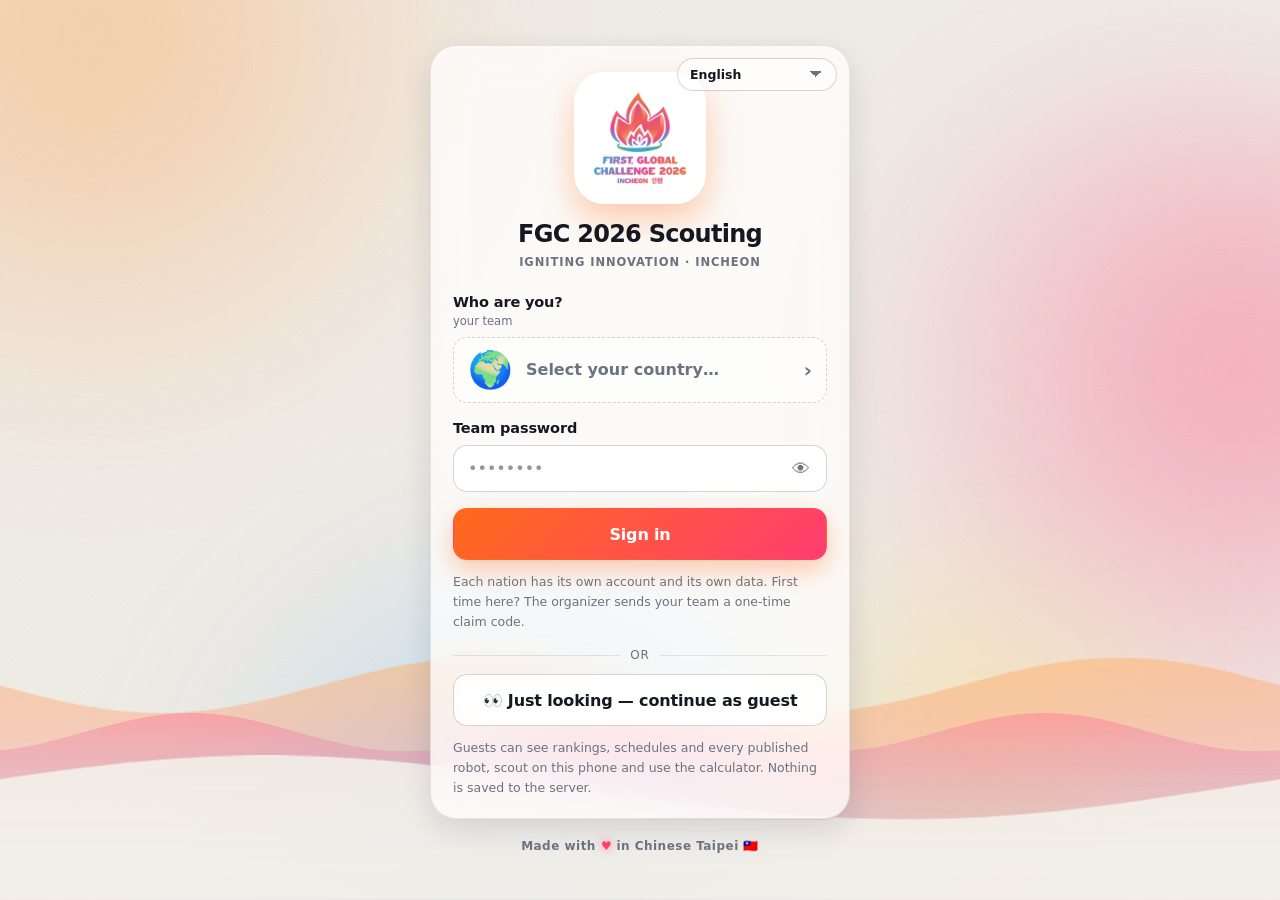
==== commit 98b99af3: "Merge guest mode with the claim fix and the Map tab, bump to v31 Both sides had shipped a "v30": gue" ====
--- a/web/index.html
+++ b/web/index.html
@@ -12,7 +12,7 @@
 <link rel="icon" type="image/png" sizes="192x192" href="fgc2026-192.png">
 <link rel="apple-touch-icon" href="fgc2026-180.png">
 <link rel="manifest" href="manifest.webmanifest">
-<link rel="stylesheet" href="app.css?v=30">
+<link rel="stylesheet" href="app.css?v=31">
 </head>
 <body>
 <div id="bg" aria-hidden="true"><i class="b1"></i><i class="b2"></i><i class="b3"></i><i class="b4"></i><div class="noise"></div>
@@ -44,6 +44,9 @@
       <button class="btn pri wide" id="aGo" data-i18n="auth.signin">Sign in</button>
       <p class="note" data-i18n="auth.defaultNote">Each nation has its own account and its own data. First time here? The organizer gives your team a claim code.</p>
       <p class="err" id="aErr" hidden></p>
+      <div class="or"><span data-i18n="auth.or">or</span></div>
+      <button class="btn wide" id="aGuest" data-i18n="auth.guest">👀 Just looking — continue as guest</button>
+      <p class="note" data-i18n="auth.guestNote">Guests can see rankings, schedules and every published robot, scout on this phone and use the calculator. Nothing is saved to the server.</p>
     </div>
 
     <div id="authClaim" class="auth-view" hidden>
@@ -293,6 +296,7 @@
   <div class="card">
     <h2><span class="ic">📢</span><span data-i18n="r.title">Our robot</span> <span class="pill" data-i18n="r.shared">shared</span><span class="zh" data-hint="r.title"></span></h2>
     <p class="note" data-i18n="r.intro">Fill this in once and publish — every signed-in team can read it in their Pit tab, and you can read theirs. Honest numbers help partners plan the huddle.</p>
+    <div class="warn" id="rGuest" hidden><span data-i18n="r.guestBanner">You are a guest: this page stays on your phone and is never published. Sign in with your team's claim code to share your robot.</span></div>
     <div class="f" style="margin-top:12px"><button class="tg" id="rPub" aria-pressed="false"><span data-i18n="r.publish">Publish to all teams</span> <span class="zh" data-hint="r.publish"></span></button></div>
     <div class="warn nudge" id="rNudge" hidden>
       <span data-i18n="r.nudge">Saved — but only your team can see it. Publish it so the teams you play with can plan around your robot, and you can read theirs.</span>
@@ -470,17 +474,17 @@
   <button role="tab" data-tab="data" aria-selected="false"><svg viewBox="0 0 24 24"><ellipse cx="12" cy="5" rx="9" ry="3"/><path d="M3 5v14c0 1.7 4 3 9 3s9-1.3 9-3V5"/><path d="M3 12c0 1.7 4 3 9 3s9-1.3 9-3"/></svg><span data-i18n="nav.data">Data</span><span class="zh" data-hint="nav.data"></span></button>
 </nav>
 
-<script src="nations.js?v=30"></script>
-<script src="i18n.js?v=30"></script>
-<script src="i18n2.js?v=30"></script>
-<script src="i18n3.js?v=30"></script>
-<script src="i18n4.js?v=30"></script>
-<script src="i18n5.js?v=30"></script>
-<script src="i18n6.js?v=30"></script>
-<script src="i18n7.js?v=30"></script>
-<script src="i18n8.js?v=30"></script>
-<script src="ranks.js?v=30"></script>
-<script src="map.js?v=30"></script>
-<script src="app.js?v=30"></script>
+<script src="nations.js?v=31"></script>
+<script src="i18n.js?v=31"></script>
+<script src="i18n2.js?v=31"></script>
+<script src="i18n3.js?v=31"></script>
+<script src="i18n4.js?v=31"></script>
+<script src="i18n5.js?v=31"></script>
+<script src="i18n6.js?v=31"></script>
+<script src="i18n7.js?v=31"></script>
+<script src="i18n8.js?v=31"></script>
+<script src="ranks.js?v=31"></script>
+<script src="map.js?v=31"></script>
+<script src="app.js?v=31"></script>
 </body>
 </html>
--- a/web/app.css
+++ b/web/app.css
@@ -663,3 +663,6 @@
   width:min(100vw - 12px, calc((100dvh - 12px) * 8520 / 7300));
   height:auto}
 body.mp-full .mp-exp{top:calc(10px + env(safe-area-inset-top));right:calc(10px + env(safe-area-inset-right))}
+/* 登入頁「或」分隔線（訪客按鈕上方） */
+.or{display:flex;align-items:center;gap:10px;margin:14px 0 10px;color:var(--muted);font-size:12px;text-transform:uppercase;letter-spacing:.08em}
+.or::before,.or::after{content:"";flex:1;height:1px;background:var(--line)}
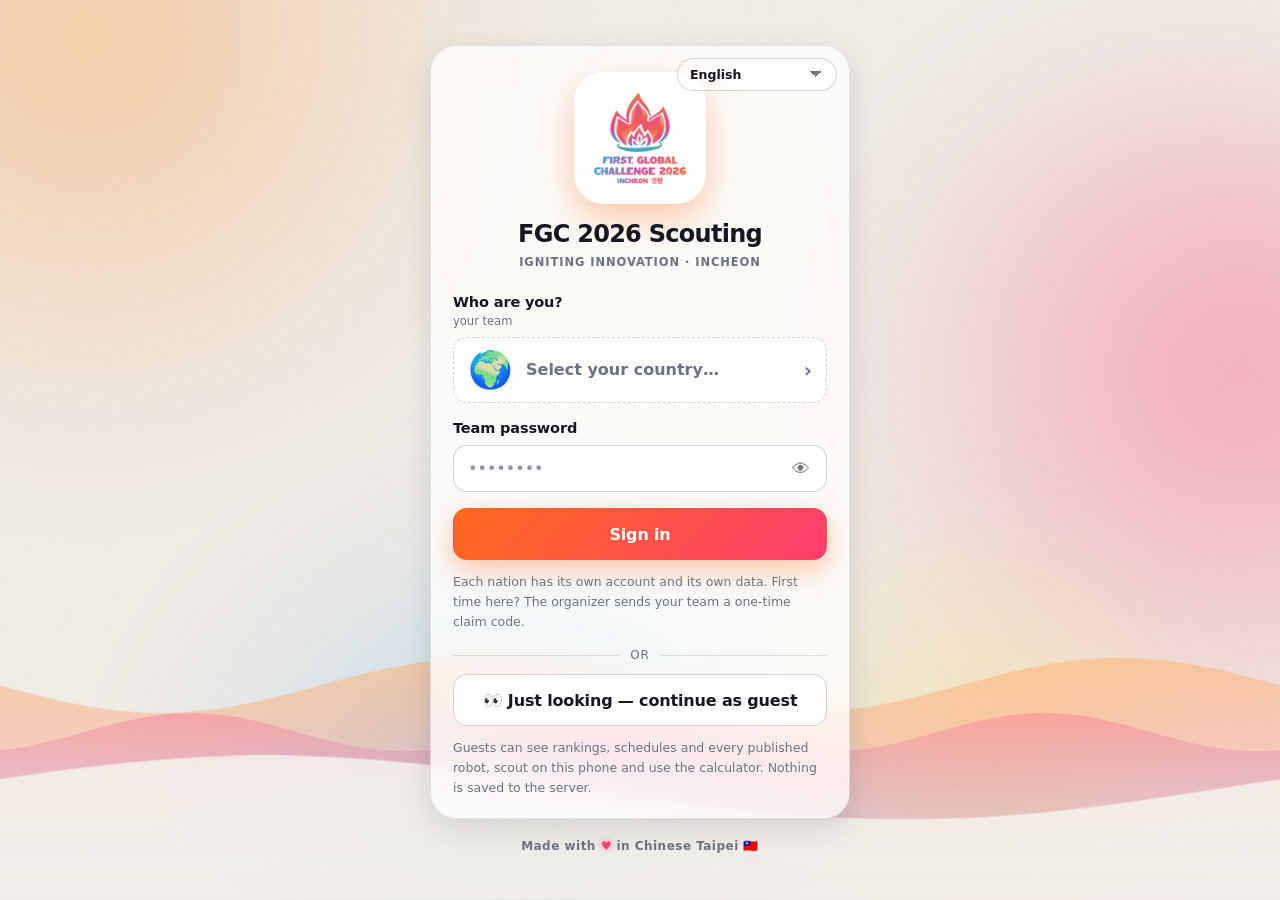
==== commit 3f5e28e9: "Bump to v32 so phones pick up the smaller markers The marker and landscape changes are client-side, " ====
--- a/web/index.html
+++ b/web/index.html
@@ -12,7 +12,7 @@
 <link rel="icon" type="image/png" sizes="192x192" href="fgc2026-192.png">
 <link rel="apple-touch-icon" href="fgc2026-180.png">
 <link rel="manifest" href="manifest.webmanifest">
-<link rel="stylesheet" href="app.css?v=31">
+<link rel="stylesheet" href="app.css?v=32">
 </head>
 <body>
 <div id="bg" aria-hidden="true"><i class="b1"></i><i class="b2"></i><i class="b3"></i><i class="b4"></i><div class="noise"></div>
@@ -474,17 +474,17 @@
   <button role="tab" data-tab="data" aria-selected="false"><svg viewBox="0 0 24 24"><ellipse cx="12" cy="5" rx="9" ry="3"/><path d="M3 5v14c0 1.7 4 3 9 3s9-1.3 9-3V5"/><path d="M3 12c0 1.7 4 3 9 3s9-1.3 9-3"/></svg><span data-i18n="nav.data">Data</span><span class="zh" data-hint="nav.data"></span></button>
 </nav>
 
-<script src="nations.js?v=31"></script>
-<script src="i18n.js?v=31"></script>
-<script src="i18n2.js?v=31"></script>
-<script src="i18n3.js?v=31"></script>
-<script src="i18n4.js?v=31"></script>
-<script src="i18n5.js?v=31"></script>
-<script src="i18n6.js?v=31"></script>
-<script src="i18n7.js?v=31"></script>
-<script src="i18n8.js?v=31"></script>
-<script src="ranks.js?v=31"></script>
-<script src="map.js?v=31"></script>
-<script src="app.js?v=31"></script>
+<script src="nations.js?v=32"></script>
+<script src="i18n.js?v=32"></script>
+<script src="i18n2.js?v=32"></script>
+<script src="i18n3.js?v=32"></script>
+<script src="i18n4.js?v=32"></script>
+<script src="i18n5.js?v=32"></script>
+<script src="i18n6.js?v=32"></script>
+<script src="i18n7.js?v=32"></script>
+<script src="i18n8.js?v=32"></script>
+<script src="ranks.js?v=32"></script>
+<script src="map.js?v=32"></script>
+<script src="app.js?v=32"></script>
 </body>
 </html>
--- a/web/app.css
+++ b/web/app.css
@@ -589,7 +589,7 @@
 /* ───────── MAP：全場示意圖 + 可拖曳的機器人圖標 ─────────
    #mpField 的長寬比必須等於 SVG viewBox 的長寬比（8520 × 7300），不然 SVG 會置中留黑邊，
    拖曳時「螢幕座標 → 場地毫米」那段換算就會整個偏掉。改 viewBox 記得一起改這裡。 */
-#mpField{position:relative;width:100%;aspect-ratio:8520/7300;touch-action:none;user-select:none;-webkit-user-select:none}
+#mpField{position:relative;width:100%;aspect-ratio:8520/7300;touch-action:none;user-select:none;-webkit-user-select:none;container-type:inline-size}
 .mp-svg{position:absolute;inset:0;width:100%;height:100%;display:block;overflow:visible}
 .mp-carpet{fill:color-mix(in srgb,var(--ink) 7%,var(--panel-solid));stroke:none}
 .mp-rail{fill:none;stroke:var(--line-2);stroke-width:70}
@@ -613,19 +613,33 @@
 .mp-t{fill:var(--muted);font-size:210px;font-weight:800;text-anchor:middle;dominant-baseline:middle;letter-spacing:-4px}
 .mp-t.sm{font-size:162px}
 .mp-t.xs{font-size:140px}
+.mp-t.xxs{font-size:126px}
 .mp-t.stn{font-size:186px;font-weight:900}
 .mp-t.zn{font-size:168px;font-weight:900;fill:var(--ink);opacity:.55}
-.mp-bot{position:absolute;width:10.4%;aspect-ratio:1;min-width:38px;transform:translate(-50%,-50%);
-  border-radius:50%;border:2.5px solid #fff;padding:0;cursor:grab;touch-action:none;
-  display:flex;flex-direction:column;align-items:center;justify-content:center;gap:1px;line-height:1;
-  box-shadow:0 5px 16px rgba(0,0,0,.34);transition:box-shadow var(--d),transform var(--d-s) var(--e)}
-.mp-bot.r{background:var(--red)}
-.mp-bot.b{background:var(--blue)}
-.mp-bot .n{color:#fff;font-weight:900;font-size:13px;letter-spacing:-.02em;text-shadow:0 1px 2px rgba(0,0,0,.35)}
-.mp-bot .f{line-height:0;font-size:12px}
-.mp-bot .f img.flag{height:9px;width:auto;border-radius:1.5px;display:block}
-.mp-bot.drag{cursor:grabbing;transform:translate(-50%,-50%) scale(1.16);box-shadow:0 12px 30px rgba(0,0,0,.45);z-index:3}
-.mp-bot:focus-visible{outline:3px solid var(--ink);outline-offset:2px}
+/* 外層按鈕＝觸控區（透明、至少 40px 好按）；.dot ＝看得見的圖標，約場地的 7.4%
+   （機器人實際約 45 cm，等於場地的 6.4%），不會蓋掉底下的場地。 */
+.mp-bot{position:absolute;width:11%;aspect-ratio:1;min-width:40px;transform:translate(-50%,-50%);
+  background:none;border:0;padding:0;cursor:grab;touch-action:none;
+  display:flex;align-items:center;justify-content:center;
+  transition:transform var(--d-s) var(--e)}
+.mp-bot .dot{width:68%;height:68%;min-width:17px;min-height:17px;border-radius:50%;border:2px solid #fff;
+  display:flex;flex-direction:column;align-items:center;justify-content:center;line-height:1;
+  box-shadow:0 3px 10px rgba(0,0,0,.34);transition:box-shadow var(--d),transform var(--d-s) var(--e)}
+.mp-bot.r .dot{background:var(--red)}
+.mp-bot.b .dot{background:var(--blue)}
+.mp-bot .n{color:#fff;font-weight:900;font-size:10.5px;letter-spacing:-.03em;text-shadow:0 1px 2px rgba(0,0,0,.4)}
+.mp-bot .f{line-height:0;font-size:9px;margin-top:1px}
+.mp-bot .f img.flag{height:7px;width:auto;border-radius:1.5px;display:block}
+.mp-bot.drag{cursor:grabbing;z-index:3}
+.mp-bot.drag .dot{transform:scale(1.22);box-shadow:0 10px 24px rgba(0,0,0,.45)}
+.mp-bot:focus-visible{outline:none}
+.mp-bot:focus-visible .dot{outline:3px solid var(--ink);outline-offset:2px}
+/* 圓要跟著「地圖」縮放，不能跟著按鈕：按鈕有 40px 的觸控下限，地圖一小（例如橫向被高度
+   壓住時），圓就會相對變得很大。cqw 是 #mpField 寬度的百分比，這樣圓永遠是場地的 7.4%
+   ≈ 0.64 m，比實際機器人略大而已。不支援 cqw 的舊瀏覽器退回上面的 68%。 */
+@supports (width:1cqw){
+  .mp-bot .dot{width:7.4cqw;height:7.4cqw}
+}
 .mp-side{display:grid;grid-template-columns:1fr 1fr;gap:10px}
 .mp-side .f label{display:flex;align-items:center;gap:6px}
 .mp-side .dot{width:11px;height:11px;border-radius:50%;flex:none}
@@ -636,12 +650,17 @@
 .mp-chip.r{border-color:color-mix(in srgb,var(--red) 45%,var(--line-2));color:var(--red)}
 .mp-chip.b{border-color:color-mix(in srgb,var(--blue) 45%,var(--line-2));color:var(--blue)}
 .mp-chip b{color:var(--ink);font-weight:700}
-@media (max-width:360px){ .mp-bot .n{font-size:11px} .mp-t{font-size:240px} }
-
-/* 轉成橫向之後：高度才是瓶頸，把場地縮到剛好一屏，不用捲動就能整張看完。 */
+@media (max-width:360px){ .mp-bot .n{font-size:9.5px} .mp-t{font-size:240px} }
+
+/* 轉成橫向之後高度才是瓶頸：光把場地縮到一屏還不夠，上面那張控制卡會把地圖整個推到畫面外。
+   所以改成左右兩欄 —— 控制在左、場地在右，兩邊都看得到，不用捲動。 */
 @media (orientation:landscape) and (max-height:620px){
-  #mpField{width:auto;max-width:100%;margin:0 auto;height:calc(100vh - 118px);height:calc(100dvh - 118px)}
+  #tab-map{display:grid;grid-template-columns:minmax(190px,250px) 1fr;gap:10px;align-items:start}
   #tab-map .intro{display:none}
+  #tab-map .card{margin:0}
+  #mpField{width:auto;max-width:100%;margin:0 auto;height:calc(100vh - 150px);height:calc(100dvh - 150px)}
+  .mp-side{grid-template-columns:1fr}
+  #mpFoot{display:none}
 }
 
 /* 全螢幕：把場地撐到整個畫面。這張圖接近正方形，所以真正決定大小的是螢幕的短邊 ——
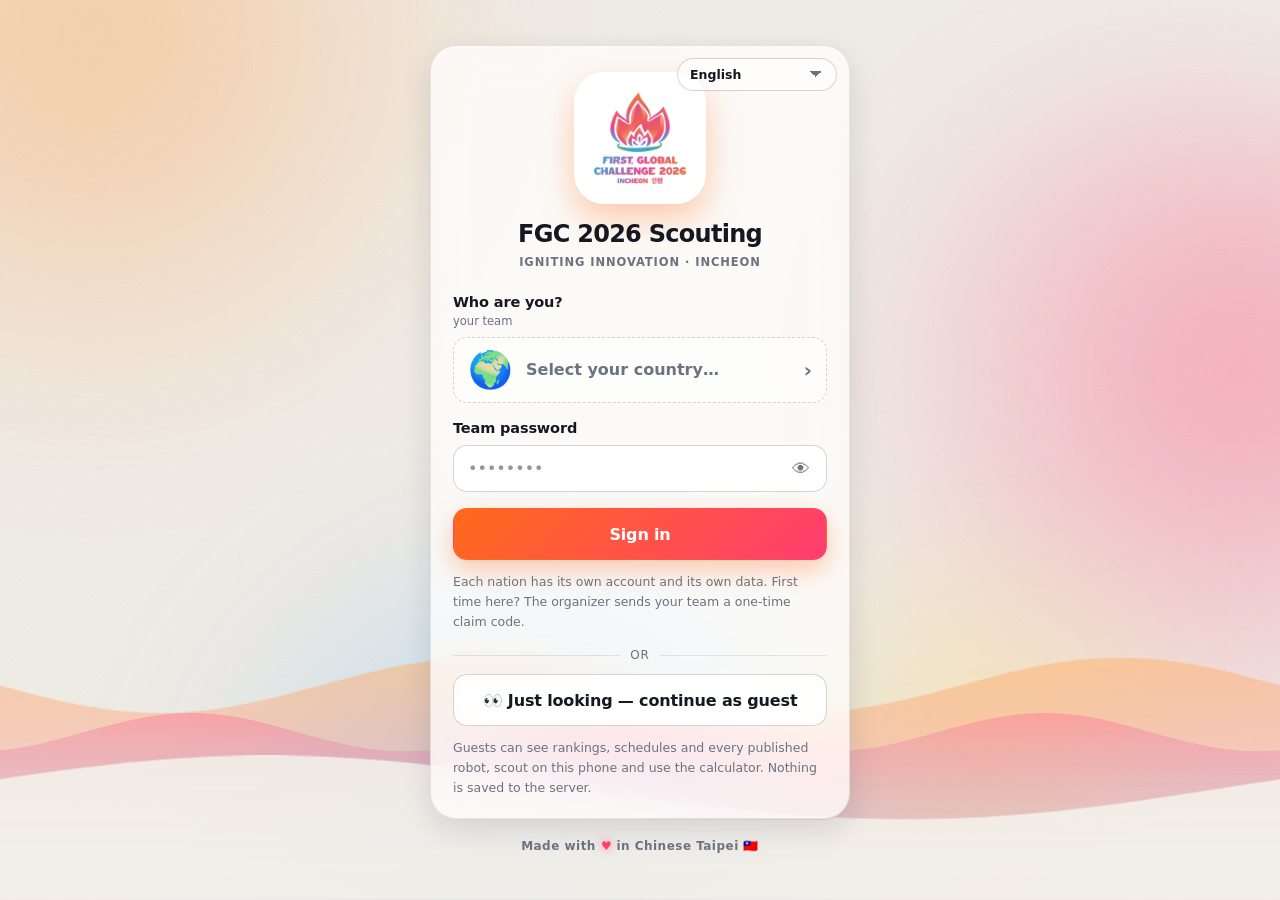
==== commit 032a5c2b: "Fix three bugs found reading the whole thing: lost map, resurrected pit notes, wrong nations **The s" ====
--- a/web/index.html
+++ b/web/index.html
@@ -12,7 +12,7 @@
 <link rel="icon" type="image/png" sizes="192x192" href="fgc2026-192.png">
 <link rel="apple-touch-icon" href="fgc2026-180.png">
 <link rel="manifest" href="manifest.webmanifest">
-<link rel="stylesheet" href="app.css?v=32">
+<link rel="stylesheet" href="app.css?v=33">
 </head>
 <body>
 <div id="bg" aria-hidden="true"><i class="b1"></i><i class="b2"></i><i class="b3"></i><i class="b4"></i><div class="noise"></div>
@@ -474,17 +474,17 @@
   <button role="tab" data-tab="data" aria-selected="false"><svg viewBox="0 0 24 24"><ellipse cx="12" cy="5" rx="9" ry="3"/><path d="M3 5v14c0 1.7 4 3 9 3s9-1.3 9-3V5"/><path d="M3 12c0 1.7 4 3 9 3s9-1.3 9-3"/></svg><span data-i18n="nav.data">Data</span><span class="zh" data-hint="nav.data"></span></button>
 </nav>
 
-<script src="nations.js?v=32"></script>
-<script src="i18n.js?v=32"></script>
-<script src="i18n2.js?v=32"></script>
-<script src="i18n3.js?v=32"></script>
-<script src="i18n4.js?v=32"></script>
-<script src="i18n5.js?v=32"></script>
-<script src="i18n6.js?v=32"></script>
-<script src="i18n7.js?v=32"></script>
-<script src="i18n8.js?v=32"></script>
-<script src="ranks.js?v=32"></script>
-<script src="map.js?v=32"></script>
-<script src="app.js?v=32"></script>
+<script src="nations.js?v=33"></script>
+<script src="i18n.js?v=33"></script>
+<script src="i18n2.js?v=33"></script>
+<script src="i18n3.js?v=33"></script>
+<script src="i18n4.js?v=33"></script>
+<script src="i18n5.js?v=33"></script>
+<script src="i18n6.js?v=33"></script>
+<script src="i18n7.js?v=33"></script>
+<script src="i18n8.js?v=33"></script>
+<script src="ranks.js?v=33"></script>
+<script src="map.js?v=33"></script>
+<script src="app.js?v=33"></script>
 </body>
 </html>
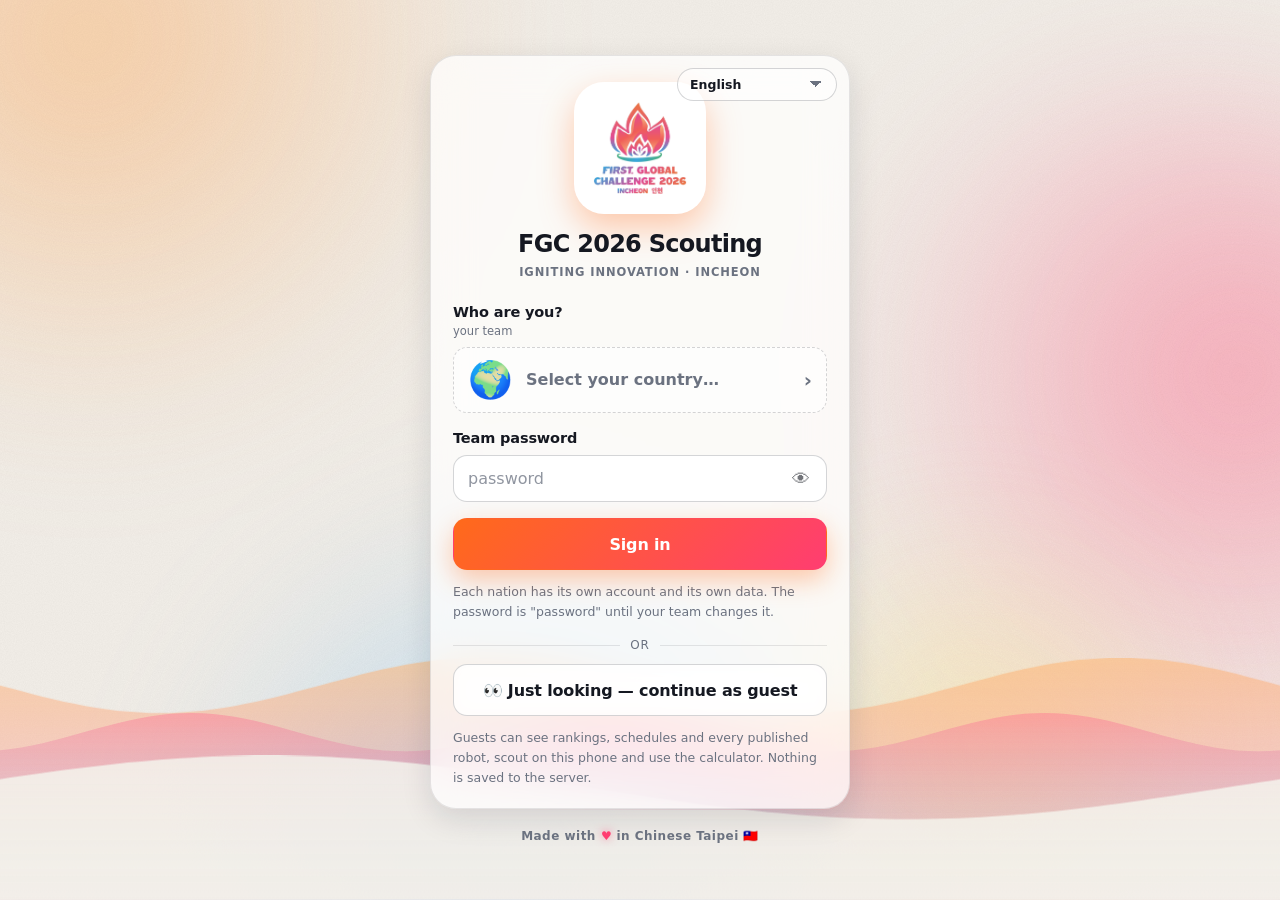
==== commit 3568687a: "Pit visits for any team, and sign in with "password" instead of a claim code The Pit tab now has two" ====
--- a/web/index.html
+++ b/web/index.html
@@ -12,7 +12,7 @@
 <link rel="icon" type="image/png" sizes="192x192" href="fgc2026-192.png">
 <link rel="apple-touch-icon" href="fgc2026-180.png">
 <link rel="manifest" href="manifest.webmanifest">
-<link rel="stylesheet" href="app.css?v=33">
+<link rel="stylesheet" href="app.css?v=34">
 </head>
 <body>
 <div id="bg" aria-hidden="true"><i class="b1"></i><i class="b2"></i><i class="b3"></i><i class="b4"></i><div class="noise"></div>
@@ -40,46 +40,13 @@
       <div class="f"><label><span data-i18n="auth.who">Who are you?</span> <span class="zh" data-hint="auth.who"></span></label>
         <button class="cbtn" id="aTeam" data-v=""><span class="fl">🌍</span><span class="ph" data-i18n="auth.selectCountry">Select your country…</span><span class="arr">›</span></button></div>
       <div class="f"><label><span data-i18n="auth.pw">Team password</span></label>
-        <div class="pw"><input type="password" id="aPw" placeholder="••••••••" autocomplete="current-password"><button type="button" class="eye" id="aEye" aria-label="show">👁</button></div></div>
+        <div class="pw"><input type="password" id="aPw" placeholder="password" autocomplete="current-password"><button type="button" class="eye" id="aEye" aria-label="show">👁</button></div></div>
       <button class="btn pri wide" id="aGo" data-i18n="auth.signin">Sign in</button>
-      <p class="note" data-i18n="auth.defaultNote">Each nation has its own account and its own data. First time here? The organizer gives your team a claim code.</p>
+      <p class="note" data-i18n="auth.defaultNote">Each nation has its own account and its own data. The password is &quot;password&quot; until your team changes it.</p>
       <p class="err" id="aErr" hidden></p>
       <div class="or"><span data-i18n="auth.or">or</span></div>
       <button class="btn wide" id="aGuest" data-i18n="auth.guest">👀 Just looking — continue as guest</button>
       <p class="note" data-i18n="auth.guestNote">Guests can see rankings, schedules and every published robot, scout on this phone and use the calculator. Nothing is saved to the server.</p>
-    </div>
-
-    <div id="authClaim" class="auth-view" hidden>
-      <div class="who" id="aWhoC"></div>
-      <div class="warn" style="margin:4px 0 14px">
-        <b data-i18n="auth.claimT">This nation has not been claimed yet</b>
-        <span data-i18n="auth.claimH">Ask the organizer for your team’s claim code. It is sent to your team only, and works once.</span>
-      </div>
-      <div class="f"><label><span data-i18n="auth.claimCode">Claim code</span></label>
-        <input type="text" id="aCode" placeholder="ABCD-2345" autocomplete="one-time-code" autocapitalize="characters" spellcheck="false"></div>
-      <div class="f"><label><span data-i18n="auth.setTitle">Set your team password</span> <span class="zh" data-hint="auth.setTitle"></span></label>
-        <input type="password" id="aCNew" data-i18n-ph="auth.newPw" placeholder="new password" autocomplete="new-password"></div>
-      <div class="f"><input type="password" id="aCNew2" data-i18n-ph="auth.repeat" placeholder="repeat it" autocomplete="new-password"></div>
-      <div class="warn nudge" style="margin:2px 0 12px">
-        <span data-i18n="auth.sharedWarn">Everyone on your team signs in with this one password, on every phone and tablet you use. Agree on it together and write it down before you continue.</span>
-      </div>
-      <button class="btn pri wide" id="aClaimGo" data-i18n="auth.claimGo">Claim and start</button>
-      <p class="err" id="aErrC" hidden></p>
-      <div class="row" style="margin-top:8px"><button class="btn" id="aCBack" data-i18n="auth.back">Back</button></div>
-    </div>
-
-    <div id="authSet" class="auth-view" hidden>
-      <div class="who" id="aWho"></div>
-      <div class="f"><label><span data-i18n="auth.setTitle">Set your team password</span> <span class="zh" data-hint="auth.setTitle"></span></label>
-        <input type="password" id="aNew" data-i18n-ph="auth.newPw" placeholder="new password" autocomplete="new-password"></div>
-      <div class="f"><input type="password" id="aNew2" data-i18n-ph="auth.repeat" placeholder="repeat it" autocomplete="new-password"></div>
-      <div class="warn nudge" style="margin:2px 0 12px">
-        <span data-i18n="auth.sharedWarn">Everyone on your team signs in with this one password, on every phone and tablet you use. Agree on it together and write it down before you continue.</span>
-      </div>
-      <button class="btn pri wide" id="aSet" data-i18n="auth.saveStart">Save &amp; start scouting</button>
-      <p class="note" data-i18n="auth.shareNote">Share it only with your own team. Forgot it? Ask the organizer to reset it.</p>
-      <p class="err" id="aErr2" hidden></p>
-      <div class="row" style="margin-top:8px"><button class="btn" id="aBack" data-i18n="auth.back">Back</button></div>
     </div>
 
     <div id="authOffline" class="auth-view" hidden>
@@ -138,14 +105,23 @@
 <!-- ───────── PIT ───────── -->
 <section id="tab-pit" hidden>
   <div class="intro"><span class="ii">🔍</span><div><b data-i18n="ab.scout.t">…</b><p data-i18n="ab.scout">…</p><span class="zh" data-hint="ab.scout"></span></div></div>
-  <div class="card" id="scHead">
-    <h2><span class="ic">🔍</span><span data-i18n="sc.title">This match</span><span class="zh" data-hint="sc.title"></span></h2>
-    <div class="f"><label><span data-i18n="m.phase">Phase</span> <span class="zh" data-hint="sc.phase"></span></label>
+  <div class="card" id="scModeCard">
+    <div class="seg n2" id="scMode">
+      <button data-v="ally">🤝 <span data-i18n="sc.modeAlly">My allies</span></button>
+      <button data-v="visit">🚶 <span data-i18n="sc.modeVisit">Visit any team</span></button>
+    </div>
+    <p class="note" id="scModeH" style="margin:10px 0 0"></p>
+    <div class="f" style="margin:14px 0 0"><label><span data-i18n="m.phase">Phase</span> <span class="zh" data-hint="sc.phase"></span></label>
       <div class="seg n3" id="scPhase">
         <button data-v="prac" data-c="gray" data-i18n="m.practice">Practice</button>
         <button data-v="qual" data-i18n="m.quals">Quals</button>
         <button data-v="play" data-c="z3" data-i18n="m.playoffs">Playoffs</button>
       </div></div>
+  </div>
+
+  <div id="scAlly">
+  <div class="card" id="scHead">
+    <h2><span class="ic">🔍</span><span data-i18n="sc.title">This match</span><span class="zh" data-hint="sc.title"></span></h2>
     <div class="f"><label><span data-i18n="m.match">Match</span> <span class="zh" data-hint="m.match"></span></label>
       <div class="step" data-k="scMatch" style="max-width:240px"><button data-d="-1">−</button><input type="number" id="scMatch" inputmode="numeric" value="1"><button data-d="1">+</button></div></div>
     <div class="f"><label><span data-i18n="m.slotA">Teammate A</span></label>
@@ -153,10 +129,6 @@
     <div class="f"><label><span data-i18n="m.slotB">Teammate B</span></label>
       <button class="cbtn" id="scB" data-v=""><span class="fl">🌍</span><span class="ph">Select country…</span><span class="arr">›</span></button></div>
     <div class="seg n2" id="scWho" hidden style="margin-top:4px"></div>
-  </div>
-  <div class="card">
-    <div class="f" style="margin:0"><label><span data-i18n="sc.other">Or scout any other nation</span> <span class="zh" data-hint="sc.other"></span></label>
-      <button class="cbtn" id="pCountry" data-v=""><span class="fl">🌍</span><span class="ph">Select country…</span><span class="arr">›</span></button></div>
   </div>
   <div class="card" id="scSched">
     <h2><span class="ic">📅</span><span data-i18n="sc.sched">My matches</span>
@@ -167,12 +139,18 @@
     <p class="note" id="schedSrc" hidden style="margin:0 0 10px"></p>
     <div class="list" id="schedList"></div>
   </div>
-
-  <div class="card" id="scMine">
-    <h2><span class="ic">📋</span><span data-i18n="sc.mine">What you have recorded</span>
-      <span class="pill" id="mineCount">0</span></h2>
-    <p class="note" style="margin:-6px 0 12px" data-i18n="sc.mineH">Tap a row to open it again and change it. The ✕ deletes it.</p>
-    <div class="list" id="mineList"></div>
+  </div>
+
+  <div id="scVisit" hidden>
+  <div class="card">
+    <h2><span class="ic">🚶</span><span data-i18n="sc.visitT">Pit visit</span></h2>
+    <div class="f" style="margin:0"><label><span data-i18n="sc.visitPick">Which team are you talking to?</span></label>
+      <button class="cbtn" id="pCountry" data-v=""><span class="fl">🌍</span><span class="ph">Select country…</span><span class="arr">›</span></button></div>
+    <div id="visitTodo" hidden style="margin-top:16px">
+      <label class="vlab"><span data-i18n="sc.todo">At the event, not visited yet</span> <span class="pill" id="todoCount">0</span></label>
+      <div class="vgrid" id="todoGrid"></div>
+    </div>
+  </div>
   </div>
 
   <div id="pitBody" hidden>
@@ -243,6 +221,13 @@
     <p class="note" id="pSaved" style="margin:10px 0 0;text-align:center"></p>
   </div>
   </div>
+  <div class="card" id="scMine">
+    <h2><span class="ic">📋</span><span data-i18n="sc.mine">What you have recorded</span>
+      <span class="pill" id="mineCount">0</span></h2>
+    <p class="note" style="margin:-6px 0 12px" data-i18n="sc.mineH">Tap a row to open it again and change it. The ✕ deletes it.</p>
+    <div class="list" id="mineList"></div>
+  </div>
+
   <div class="card" id="scPub">
     <h2><span class="ic">📢</span><span data-i18n="sc.pub">Robots teams have published</span></h2>
     <p class="note" style="margin:-6px 0 12px" data-i18n="sc.pubH">What each nation says about its own robot. Tap one to open its page.</p>
@@ -296,7 +281,7 @@
   <div class="card">
     <h2><span class="ic">📢</span><span data-i18n="r.title">Our robot</span> <span class="pill" data-i18n="r.shared">shared</span><span class="zh" data-hint="r.title"></span></h2>
     <p class="note" data-i18n="r.intro">Fill this in once and publish — every signed-in team can read it in their Pit tab, and you can read theirs. Honest numbers help partners plan the huddle.</p>
-    <div class="warn" id="rGuest" hidden><span data-i18n="r.guestBanner">You are a guest: this page stays on your phone and is never published. Sign in with your team's claim code to share your robot.</span></div>
+    <div class="warn" id="rGuest" hidden><span data-i18n="r.guestBanner">You are a guest: this page stays on your phone and is never published. Sign in as your team to share your robot.</span></div>
     <div class="f" style="margin-top:12px"><button class="tg" id="rPub" aria-pressed="false"><span data-i18n="r.publish">Publish to all teams</span> <span class="zh" data-hint="r.publish"></span></button></div>
     <div class="warn nudge" id="rNudge" hidden>
       <span data-i18n="r.nudge">Saved — but only your team can see it. Publish it so the teams you play with can plan around your robot, and you can read theirs.</span>
@@ -474,17 +459,18 @@
   <button role="tab" data-tab="data" aria-selected="false"><svg viewBox="0 0 24 24"><ellipse cx="12" cy="5" rx="9" ry="3"/><path d="M3 5v14c0 1.7 4 3 9 3s9-1.3 9-3V5"/><path d="M3 12c0 1.7 4 3 9 3s9-1.3 9-3"/></svg><span data-i18n="nav.data">Data</span><span class="zh" data-hint="nav.data"></span></button>
 </nav>
 
-<script src="nations.js?v=33"></script>
-<script src="i18n.js?v=33"></script>
-<script src="i18n2.js?v=33"></script>
-<script src="i18n3.js?v=33"></script>
-<script src="i18n4.js?v=33"></script>
-<script src="i18n5.js?v=33"></script>
-<script src="i18n6.js?v=33"></script>
-<script src="i18n7.js?v=33"></script>
-<script src="i18n8.js?v=33"></script>
-<script src="ranks.js?v=33"></script>
-<script src="map.js?v=33"></script>
-<script src="app.js?v=33"></script>
+<script src="nations.js?v=34"></script>
+<script src="i18n.js?v=34"></script>
+<script src="i18n2.js?v=34"></script>
+<script src="i18n3.js?v=34"></script>
+<script src="i18n4.js?v=34"></script>
+<script src="i18n5.js?v=34"></script>
+<script src="i18n6.js?v=34"></script>
+<script src="i18n7.js?v=34"></script>
+<script src="i18n8.js?v=34"></script>
+<script src="i18n9.js?v=34"></script>
+<script src="ranks.js?v=34"></script>
+<script src="map.js?v=34"></script>
+<script src="app.js?v=34"></script>
 </body>
 </html>
--- a/web/app.css
+++ b/web/app.css
@@ -582,6 +582,20 @@
 #scSched h2 .pill{margin-left:auto}
 #schedList{max-height:none}
 @media (max-width:380px){ .sc-p .nm{display:none} .sc-cells{grid-template-columns:1fr 1fr} }
+
+/* 自由訪問：這次有來、還沒記過的國家，一格一國，點了直接開表單 */
+.vlab{display:flex;align-items:center;gap:8px;font-weight:800;font-size:14px;margin:0 0 10px}
+.vlab .pill{margin-left:auto}
+.vgrid{display:grid;grid-template-columns:repeat(auto-fill,minmax(132px,1fr));gap:8px;max-height:340px;overflow-y:auto;overscroll-behavior:contain}
+.vgrid button{display:flex;align-items:center;gap:8px;min-width:0;min-height:44px;padding:6px 10px;
+  border:1.5px solid var(--line-2);border-radius:11px;background:color-mix(in srgb,var(--panel-solid) 55%,transparent);
+  color:var(--ink);font:inherit;font-size:13px;font-weight:700;cursor:pointer;text-align:left;
+  transition:transform var(--d-s) var(--e),border-color var(--d-s),background var(--d-s)}
+.vgrid button:active{transform:scale(.96)}
+.vgrid button[aria-pressed=true]{border-color:var(--ember);background:var(--ember-soft)}
+.vgrid .fl{flex:none;font-size:18px;line-height:1}
+.vgrid img.flag{height:14px;width:auto;border-radius:2px}
+.vgrid .nm{white-space:nowrap;overflow:hidden;text-overflow:ellipsis;min-width:0}
 
 /* 計分機：手冊上不可能的選項（例如我們沒人在 Zone 3 卻選「6 台 Zone 3」）會被停用 */
 .seg button:disabled{opacity:.32;cursor:not-allowed;filter:saturate(.3)}
